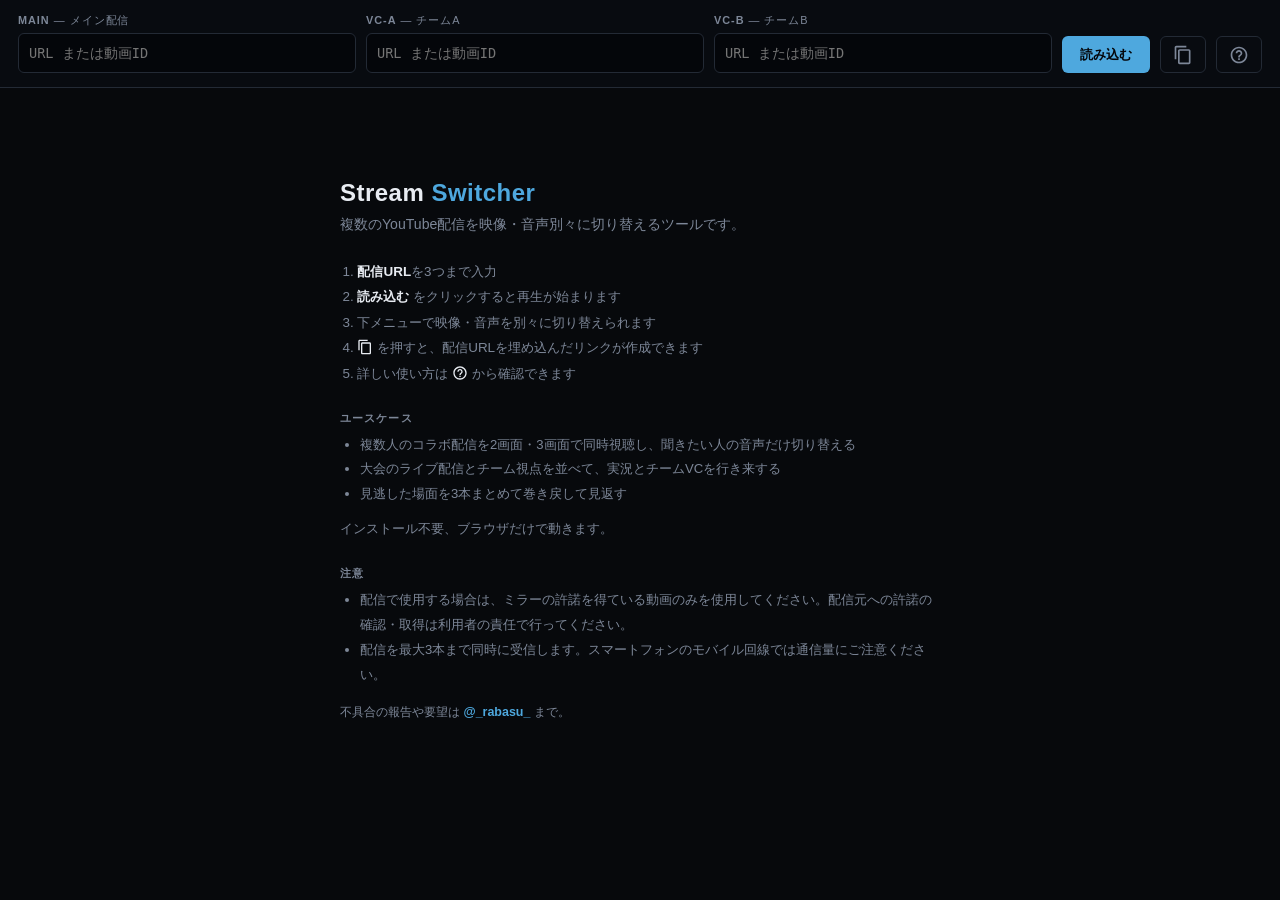
==== public/index.html @ 1032ef3b "ズレ微調整に、映像を並べて合わせる画面を追加 「その他」のズレ微調整にある「画面で合わせる」で開く。 - 読み込んだ映像（2〜3本）を並べて同時に表示する。iframe は動かさず、   #stage" ====
<!DOCTYPE html>
<html lang="ja">
<head>
<meta charset="UTF-8">
<meta name="viewport" content="width=device-width, initial-scale=1.0, viewport-fit=cover">
<meta name="referrer" content="strict-origin-when-cross-origin">
<title>Stream Switcher｜YouTube複数配信の同時視聴・音声切り替えツール</title>
<meta name="description" content="YouTubeの複数配信を並べて、映像と音声を別々に切り替えられるブラウザツール。コラボ配信や複数視点の同時視聴、チーム別の音声切り替えに。インストール不要。">
<link rel="canonical" href="https://switcher.rabasu.net/">
<link rel="icon" href="/favicon.svg" type="image/svg+xml">

<meta property="og:type" content="website">
<meta property="og:site_name" content="Stream Switcher">
<meta property="og:locale" content="ja_JP">
<meta property="og:url" content="https://switcher.rabasu.net/">
<meta property="og:title" content="Stream Switcher｜YouTube複数配信の同時視聴・音声切り替えツール">
<meta property="og:description" content="YouTubeの複数配信を並べて、映像と音声を別々に切り替えられるブラウザツール。コラボ配信や複数視点の同時視聴、チーム別の音声切り替えに。インストール不要。">
<meta property="og:image" content="https://switcher.rabasu.net/og.png">
<meta property="og:image:width" content="1200">
<meta property="og:image:height" content="630">
<meta property="og:image:alt" content="映像と音声を別々に切り替える操作バーのイメージ">
<meta name="twitter:card" content="summary_large_image">
<meta name="twitter:creator" content="@_rabasu_">

<link rel="stylesheet" href="stream-switcher.css">
<script type="application/ld+json">
{
  "@context": "https://schema.org",
  "@type": "WebApplication",
  "name": "Stream Switcher",
  "url": "https://switcher.rabasu.net/",
  "description": "YouTubeの複数配信を並べて、映像と音声を別々に切り替えられるブラウザツール。コラボ配信や複数視点の同時視聴、チーム別の音声切り替えに。インストール不要。",
  "applicationCategory": "MultimediaApplication",
  "operatingSystem": "Web",
  "browserRequirements": "JavaScript が必要です",
  "inLanguage": "ja",
  "isAccessibleForFree": true,
  "offers": { "@type": "Offer", "price": "0", "priceCurrency": "JPY" },
  "author": { "@type": "Person", "name": "rabasu", "url": "https://x.com/_rabasu_" }
}
</script>
</head>
<body>

<div id="stage">
  <div class="layer" id="layer-main"><div id="p-main"></div></div>
  <div class="layer" id="layer-a"><div id="p-a"></div></div>
  <div class="layer" id="layer-b"><div id="p-b"></div></div>
</div>

<div id="diag"></div>
<div id="shield"></div>
<div id="splash">
  <div class="card">
    <h1>Stream <span>Switcher</span></h1>
    <p class="lead">
      複数のYouTube配信を映像・音声別々に切り替えるツールです。
    </p>
    <ol>
      <li><b>配信URL</b>を3つまで入力</li>
      <li><b>読み込む</b> をクリックすると再生が始まります</li>
      <li>下メニューで映像・音声を別々に切り替えられます</li>
      <li><span class="inlineIcon"><svg  viewBox="0 0 24 24" width="16" height="16" aria-hidden="true"><path fill="currentColor" d="M16 1H4c-1.1 0-2 .9-2 2v14h2V3h12V1zm3 4H8c-1.1 0-2 .9-2 2v14c0 1.1.9 2 2 2h11c1.1 0 2-.9 2-2V7c0-1.1-.9-2-2-2zm0 16H8V7h11v14z"/></svg></span> を押すと、配信URLを埋め込んだリンクが作成できます</li>
      <li>詳しい使い方は <span class="inlineIcon"><svg  viewBox="0 0 24 24" width="16" height="16" aria-hidden="true"><path fill="currentColor" d="M11 18h2v-2h-2v2zm1-16C6.48 2 2 6.48 2 12s4.48 10 10 10 10-4.48 10-10S17.52 2 12 2zm0 18c-4.41 0-8-3.59-8-8s3.59-8 8-8 8 3.59 8 8-3.59 8-8 8zm0-14c-2.21 0-4 1.79-4 4h2c0-1.1.9-2 2-2s2 .9 2 2c0 2-3 1.75-3 5h2c0-2.25 3-2.5 3-5 0-2.21-1.79-4-4-4z"/></svg></span> から確認できます</li>
    </ol>
    <div id="setupSlot"></div>

    <section class="cardSec">
      <h2>ユースケース</h2>
      <ul>
        <li>複数人のコラボ配信を2画面・3画面で同時視聴し、聞きたい人の音声だけ切り替える</li>
        <li>大会のライブ配信とチーム視点を並べて、実況とチームVCを行き来する</li>
        <li>見逃した場面を3本まとめて巻き戻して見返す</li>
      </ul>
      <p>インストール不要、ブラウザだけで動きます。</p>
    </section>

    <section class="cardSec">
      <h2>注意</h2>
      <ul>
        <li>配信で使用する場合は、ミラーの許諾を得ている動画のみを使用してください。配信元への許諾の確認・取得は利用者の責任で行ってください。</li>
        <li>配信を最大3本まで同時に受信します。スマートフォンのモバイル回線では通信量にご注意ください。</li>
      </ul>
    </section>

    <p class="splashContact">
      不具合の報告や要望は
      <a href="https://x.com/_rabasu_" target="_blank" rel="noopener noreferrer">@_rabasu_</a>
      まで。
    </p>
  </div>
</div>

<div id="setupAnchor" hidden></div>
<!-- 映像の中央に出す操作。再生 / 一時停止と、その左右に 10秒送り。
     出す条件は3つとも同じ（PC はカーソルが映像上にあるあいだ、タッチは
     画面を触ってから少しのあいだ）。10秒送りは data-seek なので、
     まとめてシークの ON/OFF も巻き戻せない配信の判定もそのまま効く -->
<div id="centerControls">
<button type="button" id="back10" class="centerCtl" data-seek="10" title="10秒戻る (←)" aria-label="10秒戻る">
  <svg viewBox="0 0 24 24" aria-hidden="true"><path fill="currentColor" d="M12 5V1L7 6l5 5V7c3.31 0 6 2.69 6 6s-2.69 6-6 6-6-2.69-6-6H4c0 4.42 3.58 8 8 8s8-3.58 8-8-3.58-8-8-8z"/></svg>
  <span class="ctlNum">10</span>
</button>
<button type="button" id="centerBtn" class="centerCtl" title="一時停止 (K)" aria-label="一時停止">
  <svg class="iconPause" viewBox="0 0 24 24" width="30" height="30" aria-hidden="true"><path fill="currentColor" d="M6 5h4v14H6zM14 5h4v14h-4z"/></svg>
  <svg class="iconPlay" viewBox="0 0 24 24" width="30" height="30" aria-hidden="true"><path fill="currentColor" d="M8 5v14l11-7z"/></svg>
</button>
<button type="button" id="fwd10" class="centerCtl" data-seek="-10" title="10秒進む (→)" aria-label="10秒進む">
  <svg viewBox="0 0 24 24" aria-hidden="true"><path fill="currentColor" d="M18 13c0 3.31-2.69 6-6 6s-6-2.69-6-6 2.69-6 6-6v4l5-5-5-5v4c-4.42 0-8 3.58-8 8s3.58 8 8 8 8-3.58 8-8h-2z"/></svg>
  <span class="ctlNum">10</span>
</button>
</div>

<!-- 共有URLから開くと自動再生のため無音で始まる。押せば解決するチップを
     操作バーの上に出す。チップを押すか、音声を選べば解ける -->
<button type="button" id="unmuteChip" hidden>
  <svg class="chipIcon" viewBox="0 0 24 24" width="18" height="18" aria-hidden="true"><path fill="currentColor" d="M3 9v6h4l5 5V4L7 9H3zm13.5 3-2.7-2.7 1.4-1.4 2.7 2.7 2.8-2.7 1.4 1.4-2.7 2.7 2.7 2.8-1.4 1.4-2.8-2.7-2.7 2.7-1.4-1.4L16.5 12z"/></svg>
  <span>ミュート解除</span>
</button>

<!-- 配信が終わったことを映像の上に出す。巻き戻せるかどうかとは関係なく出し、
     シークバーに触れたら消える -->
<div id="endedNote" role="status" hidden>配信は終了しました</div>

<div id="loading" hidden>
  <div class="spinner" aria-hidden="true"></div>
  <p>配信を読み込んでいます…</p>
</div>

<div id="setup">
  <div class="field">
    <label><b>MAIN</b><span class="labelSub"> — メイン配信</span></label>
    <input id="u-main" placeholder="URL または動画ID">
  </div>
  <div class="field">
    <label><b>VC-A</b><span class="labelSub"> — チームA</span></label>
    <input id="u-a" placeholder="URL または動画ID">
  </div>
  <div class="field">
    <label><b>VC-B</b><span class="labelSub"> — チームB</span></label>
    <input id="u-b" placeholder="URL または動画ID">
  </div>
  <button id="load">読み込む</button>
  <button class="ghost" id="copylink" title="設定リンクをコピー" aria-label="設定リンクをコピー"><svg class="btnIcon iconCopy" viewBox="0 0 24 24" width="20" height="20" aria-hidden="true"><path fill="currentColor" d="M16 1H4c-1.1 0-2 .9-2 2v14h2V3h12V1zm3 4H8c-1.1 0-2 .9-2 2v14c0 1.1.9 2 2 2h11c1.1 0 2-.9 2-2V7c0-1.1-.9-2-2-2zm0 16H8V7h11v14z"/></svg><svg class="btnIcon iconDone" viewBox="0 0 24 24" width="20" height="20" aria-hidden="true"><path fill="currentColor" d="M9 16.17 4.83 12l-1.42 1.41L9 19 21 7l-1.41-1.41z"/></svg></button>
  <button class="ghost" id="helpbtn" title="ヘルプ (?)" aria-label="ヘルプ"><svg class="btnIcon" viewBox="0 0 24 24" width="20" height="20" aria-hidden="true"><path fill="currentColor" d="M11 18h2v-2h-2v2zm1-16C6.48 2 2 6.48 2 12s4.48 10 10 10 10-4.48 10-10S17.52 2 12 2zm0 18c-4.41 0-8-3.59-8-8s3.59-8 8-8 8 3.59 8 8-3.59 8-8 8zm0-14c-2.21 0-4 1.79-4 4h2c0-1.1.9-2 2-2s2 .9 2 2c0 2-3 1.75-3 5h2c0-2.25 3-2.5 3-5 0-2.21-1.79-4-4-4z"/></svg></button>
</div>

<div id="nowAudio"><span class="dot"></span><span id="audioLabel">MAIN 音声</span></div>

<div id="bottomChrome">
<!-- エラー表示専用。空のときは出ない（#hint:empty） -->
<div id="hint"></div>

<button type="button" id="fsBtn" title="全画面 (F)" aria-label="全画面">
  <svg class="fsEnter" viewBox="0 0 24 24" width="22" height="22" aria-hidden="true">
    <path fill="currentColor" d="M7 14H5v5h5v-2H7v-3zm-2-4h2V7h3V5H5v5zm12 7h-3v2h5v-5h-2v3zM14 5v2h3v3h2V5h-5z"/>
  </svg>
  <svg class="fsExit" viewBox="0 0 24 24" width="22" height="22" aria-hidden="true">
    <path fill="currentColor" d="M5 16h3v3h2v-5H5v2zm3-8H5v2h5V5H8v3zm6 11h2v-3h3v-2h-5v5zm2-11V5h-2v5h5V8h-3z"/>
  </svg>
</button>

<button type="button" id="chromeBtn" title="操作パネルを隠す" aria-label="操作パネルを隠す">
  <svg viewBox="0 0 24 24" width="22" height="22" aria-hidden="true">
    <path fill="currentColor" d="M7.4 8.6 12 13.2l4.6-4.6L18 10l-6 6-6-6z"/>
  </svg>
</button>

<div id="bar">
  <!-- 上段=映像 / 下段=音声。MAIN・VC-A・VC-B の縦軸をグリッドで揃える -->
  <div class="barGrid">
    <span class="barLabel" title="映像"><svg viewBox="0 0 24 24" width="19" height="19" aria-hidden="true"><path fill="currentColor" d="M17 10.5V7c0-.55-.45-1-1-1H4c-.55 0-1 .45-1 1v10c0 .55.45 1 1 1h12c.55 0 1-.45 1-1v-3.5l4 4v-11l-4 4z"/></svg><span class="srOnly">映像</span></span>
    <button class="pill srcBtn" data-vid="main" data-k="main">MAIN<kbd>1</kbd></button>
    <button class="pill srcBtn" data-vid="a" data-k="a">VC-A<kbd>2</kbd></button>
    <button class="pill srcBtn" data-vid="b" data-k="b">VC-B<kbd>3</kbd></button>
    <div class="barTail" id="videoTail">
      <!-- ズレを付けているあいだだけ出る、動画ごとのシークバー。
           1本ずつ頭出しでき、連動 ON なら一緒に動くのが目に見える -->
      <div id="multiScrub" hidden>
        <div class="msRow" data-ms="main" hidden>
          <span class="msLabel">MAIN</span>
          <input type="range" min="0" max="600" value="0" step="1" aria-label="MAIN の再生位置">
          <span class="msTime"></span>
        </div>
        <div class="msRow" data-ms="a" hidden>
          <span class="msLabel">VC-A</span>
          <input type="range" min="0" max="600" value="0" step="1" aria-label="VC-A の再生位置">
          <span class="msTime"></span>
        </div>
        <div class="msRow" data-ms="b" hidden>
          <span class="msLabel">VC-B</span>
          <input type="range" min="0" max="600" value="0" step="1" aria-label="VC-B の再生位置">
          <span class="msTime"></span>
        </div>
      </div>
      <div id="timeline">
        <button type="button" id="playBtn" title="一時停止 (K)" aria-label="一時停止">
          <svg class="iconPause" viewBox="0 0 24 24" width="20" height="20" aria-hidden="true"><path fill="currentColor" d="M6 5h4v14H6zM14 5h4v14h-4z"/></svg>
          <svg class="iconPlay" viewBox="0 0 24 24" width="20" height="20" aria-hidden="true"><path fill="currentColor" d="M8 5v14l11-7z"/></svg>
        </button>
        <!-- OFF にすると、シークは今映しているものだけに効く。動画ごとに
             開始時刻が違うアーカイブの頭出しに使う。シークバーの幅を取りたい
             ので、再生ボタンの隣にアイコンだけで置く -->
        <button type="button" id="groupSeek" aria-pressed="true" aria-label="まとめてシーク">
          <svg class="iconLink" viewBox="0 0 24 24" width="20" height="20" aria-hidden="true"><path fill="currentColor" d="M3.9 12c0-1.71 1.39-3.1 3.1-3.1h4V7H7c-2.76 0-5 2.24-5 5s2.24 5 5 5h4v-1.9H7c-1.71 0-3.1-1.39-3.1-3.1zM8 13h8v-2H8v2zm9-6h-4v1.9h4c1.71 0 3.1 1.39 3.1 3.1s-1.39 3.1-3.1 3.1h-4V17h4c2.76 0 5-2.24 5-5s-2.24-5-5-5z"/></svg>
          <svg class="iconLinkOff" viewBox="0 0 24 24" width="20" height="20" aria-hidden="true"><path fill="currentColor" d="M17 7h-4v1.9h4c1.71 0 3.1 1.39 3.1 3.1 0 1.43-.98 2.63-2.31 2.98l1.46 1.46C21.88 15.61 23 13.95 23 12c0-2.76-2.24-5-5-5zm-1.81 4H16v2h-.81l-2-2zM2 4.27l3.11 3.11C3.29 8.12 2 9.91 2 12c0 2.76 2.24 5 5 5h4v-1.9H7c-1.71 0-3.1-1.39-3.1-3.1 0-1.59 1.21-2.9 2.76-3.07L8.73 11H8v2h2.73L13 15.27V17h1.73l4.01 4L20 19.74 3.27 3 2 4.27z"/></svg>
        </button>
        <input type="range" id="scrub" min="0" max="600" value="600" step="1">
        <!-- アーカイブ（動画）のときだけ出す、経過 / 全体の時間 -->
        <span id="posLabel" hidden></span>
        <button class="pill live" id="golive" title="LIVEの最先端へ (L)">
          <span class="liveDot" aria-hidden="true"></span><span id="offsetLabel">LIVE</span><kbd>L</kbd>
        </button>
      </div>
    </div>

    <span class="barLabel" id="labelAudio" title="音声"><svg viewBox="0 0 24 24" width="19" height="19" aria-hidden="true"><path fill="currentColor" d="M12 1c-4.97 0-9 4.03-9 9v7c0 1.66 1.34 3 3 3h3v-8H5v-2c0-3.87 3.13-7 7-7s7 3.13 7 7v2h-4v8h3c1.66 0 3-1.34 3-3v-7c0-4.97-4.03-9-9-9z"/></svg><span class="srOnly">音声</span></span>
    <button class="pill srcBtn" data-aud="main" data-k="main">MAIN<kbd>Q</kbd></button>
    <button class="pill srcBtn" data-aud="a" data-k="a">VC-A<kbd>W</kbd></button>
    <button class="pill srcBtn" data-aud="b" data-k="b">VC-B<kbd>E</kbd></button>
    <div class="barTail" id="audioTail">
      <button type="button" class="switch" id="mix" role="switch" aria-checked="false" aria-label="マルチ音声" title="マルチ音声 OFF (R)"><span>マルチ音声</span><span class="switchTrack" aria-hidden="true"><span class="switchKnob"></span></span></button>
      <div id="swapWrap">
        <button id="swap" title="VC-A ⇄ VC-B を切り替える (Space)"><span id="swapLabel">A ⇄ B</span><small>SPACE</small></button>
        <!-- ボタン右端だけ、行き来する2本を選ぶ自前のメニューを開く。
             それ以外を押したときは今までどおり切り替わる -->
        <button type="button" id="swapCaretBtn" class="swapCaret" aria-haspopup="true" aria-expanded="false" aria-label="Space で行き来する2本を選ぶ">
          <svg viewBox="0 0 24 24" width="14" height="14" aria-hidden="true"><path fill="currentColor" d="M7 10l5 5 5-5z"/></svg>
        </button>
        <div id="swapMenu" class="swapMenu" role="menu" aria-label="Space で行き来する2本" hidden>
          <button type="button" class="swapMenuItem" role="menuitemradio" data-pair="main-a">MAIN ⇄ VC-A</button>
          <button type="button" class="swapMenuItem" role="menuitemradio" data-pair="main-b">MAIN ⇄ VC-B</button>
          <button type="button" class="swapMenuItem" role="menuitemradio" data-pair="a-b">VC-A ⇄ VC-B</button>
        </div>
      </div>
      <button type="button" class="switch" id="linkVideo" role="switch" aria-checked="true" aria-label="Space で映像も切り替える"><span id="linkVideoLabel">音声&amp;映像</span><span class="switchTrack" aria-hidden="true"><span class="switchKnob"></span></span></button>
      <div class="row" id="volWrap">
        <button type="button" id="volMute" title="ミュート (M)" aria-label="ミュート">
          <svg class="iconVolOn" viewBox="0 0 24 24" width="20" height="20" aria-hidden="true"><path fill="currentColor" d="M3 9v6h4l5 5V4L7 9H3zm13.5 3c0-1.77-1.02-3.29-2.5-4.03v8.05c1.48-.73 2.5-2.25 2.5-4.02zM14 3.23v2.06c2.89.86 5 3.54 5 6.71s-2.11 5.85-5 6.71v2.06c4.01-.91 7-4.49 7-8.77s-2.99-7.86-7-8.77z"/></svg>
          <svg class="iconVolOff" viewBox="0 0 24 24" width="20" height="20" aria-hidden="true"><path fill="currentColor" d="M3 9v6h4l5 5V4L7 9H3zm13.5 3-2.7-2.7 1.4-1.4 2.7 2.7 2.8-2.7 1.4 1.4-2.7 2.7 2.7 2.8-1.4 1.4-2.8-2.7-2.7 2.7-1.4-1.4L16.5 12z"/></svg>
        </button>
        <input type="range" id="vol" min="0" max="100" value="100" step="1">
        <span id="volLabel">100</span>
      </div>
      <button class="pill" id="toggleMore" aria-expanded="false" aria-controls="morePanel" aria-label="その他の設定"><span class="pillText">その他</span><svg class="pillIcon" viewBox="0 0 24 24" width="18" height="18" aria-hidden="true"><path fill="currentColor" d="M3 7h11a3 3 0 0 1 6 0h1v2h-1a3 3 0 0 1-6 0H3V7zm0 8h4a3 3 0 0 1 6 0h8v2h-8a3 3 0 0 1-6 0H3v-2z"/></svg><span class="chev" aria-hidden="true">▾</span></button>
    </div>
  </div>

  <!-- あまり使わない調整類。右端の「その他」で開く -->
  <div class="secondaryRow collapsed" id="morePanel" aria-hidden="true">
    <div class="group" id="g-seek">
      <span>シーク</span>
      <div class="row">
        <button class="pill" data-seek="30">◀◀30s</button>
        <button class="pill" data-seek="10">◀10s</button>
        <button class="pill" data-seek="-10">10s▶</button>
        <button class="pill" data-seek="-30">30s▶▶</button>
      </div>
    </div>
    <div class="group">
      <span>速度</span>
      <div class="row" id="rateRow">
        <button class="pill on" data-rate="1" data-k="both">1x</button>
        <button class="pill" data-rate="1.25" data-k="both">1.25x</button>
        <button class="pill" data-rate="1.5" data-k="both">1.5x</button>
      </div>
    </div>
    <div class="group" id="g-trim">
      <span>ズレ微調整</span>
      <div class="row">
        <span class="trim">MAIN<button data-trim="main" data-d="-0.5">−</button><var id="tr-main">0.0</var><button data-trim="main" data-d="0.5">+</button></span>
        <span class="trim">A<button data-trim="a" data-d="-0.5">−</button><var id="tr-a">0.0</var><button data-trim="a" data-d="0.5">+</button></span>
        <span class="trim">B<button data-trim="b" data-d="-0.5">−</button><var id="tr-b">0.0</var><button data-trim="b" data-d="0.5">+</button></span>
        <button class="pill" id="syncOpenBtn" title="映像を並べて、ズレを見ながら合わせる">画面で合わせる</button>
      </div>
    </div>
    <div class="group">
      <span>設定</span>
      <div class="row">
        <button class="pill on" id="eco" data-k="both" title="省帯域モード ON (V)">省帯域<kbd>V</kbd></button>
        <button class="pill" id="diagbtn" data-k="both">診断<kbd>D</kbd></button>
        <button class="pill" id="helpbtn2">ヘルプ<kbd>?</kbd></button>
      </div>
    </div>
  </div>
</div>
</div>

<!-- ズレ微調整の画面。読み込んだ映像を並べ、1本ずつ止めたりバーで前後させたり
     して場面を揃える。映像そのものは #stage のレイヤーを各セルの枠の上へ
     動かして見せる（iframe を DOM で移すと読み込み直しになるため）。
     セルは JS が作る -->
<div id="syncPanel" role="dialog" aria-modal="true" aria-labelledby="syncTitle" hidden>
  <div class="syncHead">
    <div class="syncHeadText">
      <h2 id="syncTitle">ズレ微調整</h2>
      <p>映像ごとに止めたり、バー（前後30秒）で動かしたりして場面を揃えてください。<b>完了</b>を押すと、いちばん進んでいる映像を LIVE にし、他はその差を保ったまま再生します。</p>
    </div>
    <button type="button" id="syncDone">完了</button>
  </div>
  <div id="syncGrid"></div>
</div>

<div id="help">
  <button class="close" id="helpclose" title="ヘルプを閉じる (?)" aria-label="ヘルプを閉じる"><svg class="btnIcon" viewBox="0 0 24 24" width="20" height="20" aria-hidden="true"><path fill="currentColor" d="M19 6.41 17.59 5 12 10.59 6.41 5 5 6.41 10.59 12 5 17.59 6.41 19 12 13.41 17.59 19 19 17.59 13.41 12z"/></svg></button>
  <div class="inner">
    <h3 class="kbOnly">キーボードショートカット</h3>
    <table class="kbOnly">
      <tr><th colspan="2">本番中に使うもの</th></tr>
      <tr><td>Space</td><td>2本を交互に切り替える。既定では映像と音声の両方が動きます。行き来する2本は A ⇄ B ボタン右端の ▾ から選べます（MAIN ⇄ VC-A など）。組の外にいるときは1本目に入ります。マルチ音声が ON のときは、組のうち鳴っているほうだけが入れ替わり、他はそのまま鳴り続けます</td></tr>
      <tr><td>S</td><td>Space で切り替える対象を <b>音声&amp;映像</b> / <b>音声</b> で切り替える（A ⇄ B の右のトグルと同じ）。映像も動かす設定のあいだは、往復のたびに画質が落ちないよう省帯域モードを自動で一時解除します</td></tr>
      <tr><td>Q / W / E</td><td>音声を MAIN / VC-A / VC-B にする。マルチ音声が ON のときは、押すたびに足す / 外すになります。読み込んでいない配信は選べません（ボタンも薄く表示されます）</td></tr>
      <tr><td>M</td><td>音量を 0 にする / 戻す。音声の選択はそのまま残るので、戻すと同じ配信が鳴ります（配信ごとの音量も保たれます）</td></tr>
      <tr><td>1 / 2 / 3</td><td>映像を MAIN / VC-A / VC-B に切り替える（音声は動きません）</td></tr>
      <tr><td>↑ ↓</td><td>今映している配信の音量を 5 ずつ増減（Shift併用で 1 ずつ）。音量は配信ごとに覚えるので、マルチ音声で実況とチームVCを混ぜるときに片方だけ下げられます</td></tr>
      <tr><td>L</td><td>LIVE の最先端に戻る。赤く点灯しているときも押せます（表示が LIVE でも数秒遅れていることがあります）。アーカイブ（配信済みの動画）を見ているときは SYNC になり、他の動画を今映している動画と同じ位置へ揃えます</td></tr>

      <tr><th colspan="2">見返す</th></tr>
      <tr><td>K</td><td>3本まとめて一時停止 / 再開。操作バー左の ⏸ ボタン、映像にカーソルを置くと中央に出るボタンでも同じです</td></tr>
      <tr><td>← →</td><td>10秒 戻る / 進む（3本同時）。映像の中央に出る ⟲10 / 10⟳ のボタンでも同じです。配信者が巻き戻しを無効にしている配信は LIVE のまま流れ、戻せる配信だけが動きます（診断パネル D で確認できます）</td></tr>
      <tr><td>Shift + ← →</td><td>30秒 戻る / 進む</td></tr>
      <tr><td>まとめてシーク</td><td>再生ボタンの隣にある鎖のアイコンです。ON のあいだは、シークすると全部が「いまのズレを保ったまま」同じだけ動きます。OFF にすると今映しているものだけが動くので、開始時刻が違うアーカイブを1本ずつ頭出しして揃えられます。揃え終えたら ON に戻して見てください（揃え直したいときは SYNC）</td></tr>

      <tr><th colspan="2">画面と調整</th></tr>
      <tr><td>R</td><td>マルチ音声のオン / オフ。オンのあいだは音声ボタンと Q/W/E が「足す / 外す」になり、最大3本まで混ぜられます（MAIN + VC-A など）。最後の1本は外せません（消すときは M）</td></tr>
      <tr><td>F</td><td>全画面のオン / オフ。キャプチャ時は全画面を推奨します</td></tr>
      <tr><td>V</td><td>省帯域モード。表示していない配信の画質を落として、見ている配信に帯域を回します。Space で映像も切り替えて往復している間は自動で一時解除し、切替直後の画質低下を避けます</td></tr>
      <tr><td>ズレ微調整</td><td>「その他」のズレ微調整にある <b>画面で合わせる</b> で、映像を並べて合わせる画面が開きます。映像ごとに止める / 流す（映像を押しても同じ）ことができ、バーは前後30秒の範囲で再生位置を動かせます。<b>完了</b>を押すと、いちばん進んでいる（LIVE に近い）映像を LIVE にし、他はその差をズレ微調整として保ったまま再生します。アーカイブは位置をそのまま残し、まとめてシークでズレを保ちます</td></tr>
      <tr><td>D</td><td>診断パネル。画質が悪いときの切り分けに使います</td></tr>
      <tr><td>?</td><td>このヘルプ</td></tr>
    </table>
    <h3 class="touchOnly">操作方法</h3>
    <table class="touchOnly">
      <tr><td>映像と音声</td><td>別々に切り替わります。映像の行を押しても音声はそのまま、音声の行を押しても映像はそのままです。読み込んでいない配信のボタンは薄く表示され、押せません</td></tr>
      <tr><td>マルチ音声</td><td>音声の行の右端にあるスイッチです。ONにすると音声ボタンが「切り替え」から「足す / 外す」に変わり、最大3本を混ぜて同時に聴けます（MAIN + VC-A など）。最後の1本は外せません。OFFに戻すと、そのとき鳴っている先頭の1本に絞られます。配信が1本だけのときは押せません</td></tr>
      <tr><td>消音</td><td>端末の音量ボタンで下げてください</td></tr>
      <tr><td>LIVE</td><td>赤く点灯しているときも押せます。少し遅れているときに押すと追いつきます。アーカイブでは SYNC になり、他の動画を今映している動画と同じ位置へ揃えます</td></tr>
      <tr><td>まとめてシーク</td><td>再生ボタンの隣にある鎖のアイコンです。OFF（鎖が切れた赤い絵）にすると今映しているものだけがシークできるので、開始時刻が違うアーカイブを1本ずつ頭出しできます。ON に戻すと、そのズレを保ったまま全部が一緒に動きます</td></tr>
      <tr><td>停止</td><td>シークバー左の ⏸ で止まります。映像を軽く触ると中央にもボタンが出ます</td></tr>
      <tr><td>10秒送り</td><td>映像を軽く触ると、中央のボタンの左右に ⟲10 / 10⟳ が出ます。シークバーでの細かい調整が難しいときに使ってください。まとめてシークが OFF なら、今映しているものだけが動きます</td></tr>
      <tr><td>横画面</td><td>配信URLの変更は縦画面に戻して行ってください</td></tr>
      <tr><td>通信量</td><td>配信を3本まで同時に受信します。モバイル回線ではご注意ください</td></tr>
    </table>

    <p class="contact">
      配信で使用する場合は、ミラーの許諾を得ている動画のみを使用してください。許諾の確認・取得は利用者の責任で行ってください。<br><br>
      不具合の報告や要望は
      <a href="https://x.com/_rabasu_" target="_blank" rel="noopener noreferrer">@_rabasu_</a>
      まで。<span class="kbOnly"><br>画質や再生がおかしいときは、<b>D</b> キーで診断パネルを開いて、その数値を添えてもらえると助かります。</span>
    </p>
  </div>
</div>

<script src="stream-switcher.js"></script>
</body>
</html>
---- public/stream-switcher.css ----
:root{
  /* #setup の実測高さ。JS が更新する。スマホでは入力欄が縦積みになり大きく変わる */
  --setupH:96px;
  /* #bar の左右パディング。下段の中央寄せがこの値を基準にする */
  --barPadX:18px;
  /* #bottomChrome の実測高さ。JS が更新する。ミュート解除チップを
     操作バーの真上へ置くために使う */
  --chromeH:120px;
  /* A ⇄ B と切替対象スイッチの幅。中央からのオフセット計算にも使う */
  --swapW:200px;
  --switchW:62px;
  --bg:#07090c; --panel:#12161d; --line:#232a35;
  --text:#e8ecf2; --sub:#7d8798;
  /* MAIN の識別色。以前は灰色（#8b9aa8）で、選択中でも disabled に
     見えてしまっていた。--ok（マルチ音声・省帯域などの汎用の「on」色）
     とは色相・彩度をずらし、A・B と並んでも別の配信だと分かるように
     はっきりした緑にする */
  --a:#4ea8de; --b:#f2a65a; --main:#3ddc84; --live:#e5484d; --ok:#7bc47f;
}
*{box-sizing:border-box;}
html,body{margin:0;height:100%;overflow:hidden;background:var(--bg);color:var(--text);
  font-family:"Segoe UI",Hiragino Sans,Meiryo,sans-serif;
  overscroll-behavior:none;-webkit-text-size-adjust:100%;}
/* タップ操作: ダブルタップズームと長押し選択を止め、操作を取りこぼさない */
body{touch-action:manipulation;-webkit-tap-highlight-color:transparent;}
button,.barLabel,#offsetLabel,#volLabel,.trim{user-select:none;-webkit-user-select:none;}

/* ===== ステージ ===== */
#stage{position:fixed;inset:0;background:#000;}
.layer{position:absolute;inset:0;}
.layer iframe{width:100%;height:100%;border:0;display:block;pointer-events:none;}
.layer.front{z-index:3;}
.layer.back{z-index:1;}
/* 省帯域: 背面は最小サイズまで縮小し低解像度で受信させる（下限200x200px） */
.layer.back.eco{inset:auto;left:0;bottom:0;width:240px;height:200px;}

/* iframeにフォーカスを奪われないようクリックを遮断 */
#shield{position:fixed;inset:0;z-index:5;background:transparent;}

/* ===== ミュート解除チップ =====
   共有URLから開くと、自動再生を通すために音を止めた状態で始まる。
   「なぜ鳴らないのか」を伝えるだけでなく、押せばその場で鳴るように
   する。見逃すと手がかりが残らないので、音声を選ぶまで消さない。
   操作バーの自動非表示とは独立させたいので #bottomChrome の外に置き、
   実測した高さ（--chromeH）ぶんだけ持ち上げる。 */
#unmuteChip{
  position:fixed;left:50%;bottom:calc(var(--chromeH) + 16px);
  transform:translateX(-50%);z-index:18;
  display:flex;align-items:center;gap:8px;
  padding:10px 18px;border:none;border-radius:999px;cursor:pointer;
  background:rgba(7,9,12,.86);color:#fff;backdrop-filter:blur(4px);
  font:inherit;font-size:.82rem;font-weight:700;letter-spacing:.02em;
  box-shadow:0 4px 20px rgba(0,0,0,.5),0 0 0 1px rgba(255,255,255,.12);
  transition:background .15s;
}
#unmuteChip[hidden]{display:none;}
#unmuteChip:hover{background:rgba(7,9,12,.96);}
#unmuteChip .chipIcon{color:var(--live);flex-shrink:0;}
/* 導入画面ではまだ再生していない */
#splash:not(.gone) ~ #unmuteChip{display:none;}

/* ===== 導入画面 ===== */
#splash{
  position:fixed;inset:0;z-index:16;background:#07090c;
  display:flex;align-items:center;justify-content:center;padding:24px;overflow-y:auto;
}
#splash.gone{display:none;}
.card{max-width:600px;width:100%;}
.card > h1,.card > h2{margin:0 0 6px;font-size:1.5rem;font-weight:800;letter-spacing:.02em;}
.card > h1 span,.card > h2 span{color:var(--a);}
.card .lead{margin:0 0 22px;color:var(--sub);font-size:.88rem;line-height:1.7;}
.card ol{margin:0;padding-left:1.3em;color:var(--sub);font-size:.84rem;line-height:1.9;}
.card ol b{color:var(--text);}
.card ol code{background:#0b0e13;padding:1px 6px;border-radius:4px;color:var(--a);
  font-family:ui-monospace,monospace;font-size:.9em;}
.splashContact{
  margin:16px 0 0;font-size:.78rem;color:var(--sub);
}
.splashContact a{color:var(--a);text-decoration:none;font-weight:700;}
.splashContact a:hover{text-decoration:underline;}
/* ユースケースと注意。どちらも同じ体裁で並べる
   （注意はミラー配信をする人にしか関係しないので、囲みで強調しない） */
.cardSec{margin-top:24px;}
.cardSec h2{
  margin:0 0 7px;font-size:.7rem;font-weight:700;letter-spacing:.1em;
  color:var(--sub);
}
.cardSec ul{margin:0;padding-left:1.25em;}
.cardSec li,.cardSec p{color:var(--sub);font-size:.82rem;line-height:1.9;}
.cardSec p{margin:10px 0 0;}

/* ===== セットアップ ===== */
#setup{
  position:fixed;top:0;left:0;right:0;z-index:20;
  background:rgba(9,12,17,.97);border-bottom:1px solid var(--line);
  padding:14px 18px;display:flex;gap:10px;flex-wrap:wrap;align-items:flex-end;
  backdrop-filter:blur(6px);
}
.field{flex:1 1 220px;display:flex;flex-direction:column;gap:5px;min-width:180px;}
.field label{font-size:.68rem;letter-spacing:.09em;text-transform:uppercase;color:var(--sub);}
.field input{
  background:#04060a;border:1px solid var(--line);border-radius:6px;
  padding:9px 10px;color:var(--text);font-size:.85rem;line-height:1.5;
  /* monospace は日本語 Windows で MS Gothic になり、input 内の _ が下端で切れる */
  font-family:Consolas,"Cascadia Mono","Segoe UI Mono",ui-monospace,monospace;
}
.field input:focus{outline:none;border-color:var(--a);}
#setup button{
  height:37px;padding:0 18px;border-radius:6px;border:none;cursor:pointer;
  font-weight:700;font-size:.83rem;background:var(--a);color:#04060a;
}
#setup .ghost{background:transparent;border:1px solid var(--line);color:var(--sub);font-weight:500;}
#setup .ghost:hover{border-color:var(--sub);color:var(--text);}

/* ===== 動画中央の操作（10秒戻る / 再生・一時停止 / 10秒進む）=====
   YouTube などと同じく、映像の中央を押して止める。左右の 10秒送りは、
   シークバーでの細かい調整が難しいので並べて置く。出す条件は3つとも同じ。
   操作パネル（#shield, z5）より前、操作バー（z20）より後ろに置く。 */
/* 3つまとめて出し入れする。ボタンは #shield の子ではないので、カーソルが
   ボタンに乗ると #shield の :hover が外れる。1つずつ出していると、その瞬間に
   隣のボタンが消えてしまう（実際にこの不具合を出している）。入れ物ごと
   出し入れし、入れ物に乗っているあいだは出しておく。
   ボタンの隙間を押したときは映像の再生 / 停止に通したいので、入れ物自身は
   クリックを受けない */
#centerControls{
  position:fixed;left:50%;top:50%;transform:translate(-50%,-50%);z-index:6;
  display:flex;align-items:center;gap:12px;pointer-events:none;
  transition:opacity .25s;
}
.centerCtl{
  pointer-events:auto;
  padding:0;border:none;border-radius:50%;cursor:pointer;
  display:flex;align-items:center;justify-content:center;position:relative;
  color:#fff;background:rgba(0,0,0,.55);backdrop-filter:blur(3px);
  box-shadow:0 4px 20px rgba(0,0,0,.45);
  transition:background .15s;
}
#centerBtn{width:68px;height:68px;}
/* 10秒送り。矢印の輪の中に秒数を置く、動画サイトでよくある形 */
#back10,#fwd10{width:52px;height:52px;}
#back10 svg,#fwd10 svg{width:30px;height:30px;}
.ctlNum{
  position:absolute;left:50%;top:50%;transform:translate(-50%,-42%);
  font-size:.58rem;font-weight:800;letter-spacing:-.02em;pointer-events:none;
}
.centerCtl:hover{background:rgba(0,0,0,.7);}
.centerCtl:active{transform:scale(.94);}
/* 全部が巻き戻せないときは押せない（renderRewind が落とす） */
.centerCtl:disabled{opacity:.25;cursor:default;}
.centerCtl:disabled:hover{background:rgba(0,0,0,.55);}
#centerBtn .iconPlay{display:none;}
body.paused #centerBtn .iconPause{display:none;}
body.paused #centerBtn .iconPlay{display:block;}
/* タッチは操作パネルと同時（横画面）か時間経過（縦画面）で隠す */
body.touch.chrome-hidden #centerControls,
body.touch.center-hidden #centerControls{opacity:0;pointer-events:none;}

/* PC はカーソルが動画中央に来たときだけ出す。押しやすいよう円を約2倍にし、
   透明なあいだも受け付けるので、中央に入った瞬間から押せる */
body:not(.touch) #centerBtn{
  width:136px;height:136px;
  background:rgba(0,0,0,.42);box-shadow:0 6px 28px rgba(0,0,0,.4);
}
body:not(.touch) #back10,body:not(.touch) #fwd10{
  width:64px;height:64px;background:rgba(0,0,0,.42);
}
body:not(.touch) #centerControls{opacity:0;gap:6px;}
/* ボタンの上に載せたときだけ出るのでは狭すぎて見つからない。
   カーソルが映像の上にあるあいだは出しておく。#shield は映像の全面を
   覆っていて、上下のメニュー（z-20）やパネルはその上に乗っているので、
   メニューの上へ来ると #shield が :hover でなくなり自然に引っ込む。
   自分で UI を畳んだとき（chrome-hidden）は映像だけ見たいので出さない */
body:not(.touch):not(.chrome-hidden) #shield:hover ~ #centerControls,
/* ボタンに乗ると #shield の :hover が外れるので、入れ物でも受ける */
body:not(.touch):not(.chrome-hidden) #centerControls:hover{opacity:1;}
/* 入れ物は pointer-events:none なので、環境によっては上の :hover が
   立たない。:has() を別の規則にして受ける（まとめて書くと、:has() の
   無い環境で規則ごと捨てられる） */
body:not(.touch):not(.chrome-hidden) #centerControls:has(.centerCtl:hover){opacity:1;}
/* ボタンに載っているあいだは濃くして、押せることを示す */
body:not(.touch) .centerCtl:hover{background:rgba(0,0,0,.55);}
/* 止めているあいだは出しておく。出ていないと、止まっていることも
   戻し方も分からない */
body:not(.touch).paused #centerControls{opacity:1;}
/* UI を畳んでいるあいだは出さない。透明なまま押せると、映像だけ見ている
   つもりで 10秒飛んでしまう */
body.chrome-hidden #centerControls{pointer-events:none;}
body:not(.touch) #centerBtn svg{width:42px;height:42px;}
body:not(.touch) #back10 svg,body:not(.touch) #fwd10 svg{width:34px;height:34px;}
body:not(.touch) .ctlNum{font-size:.66rem;}
#splash:not(.gone) ~ #centerControls{display:none;}

/* ===== 配信終了の表示 ===== */
#endedNote{
  position:fixed;left:50%;top:calc(env(safe-area-inset-top, 0px) + 20px);
  transform:translateX(-50%);z-index:19;
  padding:10px 20px;border-radius:999px;pointer-events:none;
  background:rgba(7,9,12,.82);color:#fff;backdrop-filter:blur(4px);
  font-size:.84rem;font-weight:700;letter-spacing:.02em;
  box-shadow:0 4px 20px rgba(0,0,0,.5),0 0 0 1px rgba(255,255,255,.12);
}
#endedNote[hidden]{display:none;}
/* 導入画面ではまだ何も再生していない */
#splash:not(.gone) ~ #endedNote{display:none;}

/* ===== 読み込み中 ===== */
#loading{
  position:fixed;inset:0;z-index:22;
  display:flex;flex-direction:column;align-items:center;justify-content:center;gap:18px;
  background:#07090c;color:var(--sub);font-size:.85rem;
}
#loading[hidden]{display:none;}
#loading p{margin:0;}
.spinner{
  width:38px;height:38px;border-radius:50%;
  border:3px solid rgba(255,255,255,.12);border-top-color:var(--a);
  animation:spin .9s linear infinite;
}
@keyframes spin{to{transform:rotate(360deg);}}
@media (prefers-reduced-motion:reduce){ .spinner{animation-duration:2.4s;} }

/* ===== コントロールバー ===== */
#bottomChrome{
  position:fixed;bottom:0;left:0;right:0;z-index:20;
  transition:opacity .35s;
}
#bar{
  position:relative;
  background:linear-gradient(to top,rgba(7,9,12,.97),rgba(7,9,12,.8) 78%,transparent);
  padding:24px var(--barPadX) 12px;display:flex;flex-direction:column;gap:12px;
}

/* 操作バー直上・映像にわずかにかぶる全画面ボタン（YouTube風） */
#fsBtn{
  position:absolute;right:18px;bottom:100%;margin-bottom:10px;
  width:44px;height:44px;padding:0;border:none;border-radius:10px;cursor:pointer;
  display:flex;align-items:center;justify-content:center;
  color:#fff;background:rgba(0,0,0,.45);backdrop-filter:blur(4px);
  box-shadow:0 4px 18px rgba(0,0,0,.35);
  transition:background .15s,transform .12s;
}
#chromeBtn{
  position:absolute;right:72px;bottom:100%;margin-bottom:10px;
  width:44px;height:44px;padding:0;border:none;border-radius:10px;cursor:pointer;
  display:none;align-items:center;justify-content:center;
  color:#fff;background:rgba(0,0,0,.45);backdrop-filter:blur(4px);
  box-shadow:0 4px 18px rgba(0,0,0,.35);
}
body.touch.autohide #chromeBtn{display:flex;}
body.noFs #chromeBtn{right:18px;}
body.noFs #fsBtn{display:none;}
/* iOS は HTML5 の音量 API を無視する。効かないスライダーは出さない */
body.noVol #volWrap{display:none;}
/* スマホでは読み込み後も #setup が画面の4割を占める。畳んで「配信URL」で出し直す */
body.setupHidden #setup{display:none;}
body.touch .pill kbd,
body.touch #swap small,
body.touch .kbOnly{display:none;}
body:not(.touch) .touchOnly{display:none;}

/* ================================================================
   タッチ端末で落とす操作
   スマホは「見ながら音声を切り替える」視聴用途に絞る。配信の調整は
   PC 側で行う前提なので、オペレーター向けの操作は出さない。
   ================================================================ */
/* 音声 MAIN/VC-A/VC-B が1タップで押せるので A⇄B は冗長 */
body.touch #swapWrap,
/* A⇄B（Space）の切替対象を選ぶトグル。A⇄B が無ければ一緒に不要 */
body.touch #linkVideo,
/* 端末の音量ボタンで足りる。iOS では元々 API が効かない */
body.touch #volWrap,
/* スクラブバーがあるので不要 */
body.touch #g-seek,
/* 配信のズレ合わせと画質切り分けはオペレーター（PC）の仕事 */
body.touch #g-trim,
body.touch #diagbtn,
/* モバイル回線で省帯域を切る理由がないので固定（既定値のまま） */
body.touch #eco{display:none;}

/* コピーとヘルプは記号だけにして枠を詰める。文字の説明はボタン名では
   なく記号を指す（導入画面の手順に同じ記号を並べてある）。
   「(?)」はキーボードショートカットの表記なので記号には出さず、
   title 属性のツールチップに残す */
#setup #copylink,#setup #helpbtn{
  flex:0 0 46px;min-width:0;padding:0;
  display:flex;align-items:center;justify-content:center;
}
#copylink .iconDone{display:none;}
#copylink.copied .iconCopy{display:none;}
#copylink.copied .iconDone{display:block;}
#copylink.copied{color:var(--ok);border-color:var(--ok);}
.inlineIcon{display:inline-flex;vertical-align:-3px;color:var(--text);}

/* 音量バーの根元のスピーカー（YouTube などと同じ位置） */
#volMute{
  flex-shrink:0;width:30px;height:30px;padding:0;border:none;border-radius:6px;
  background:transparent;color:var(--sub);cursor:pointer;
  display:flex;align-items:center;justify-content:center;
}
#volMute:hover{color:var(--text);}
#volMute .iconVolOff{display:none;}
#volMute.muted{color:var(--live);}
#volMute.muted .iconVolOn{display:none;}
#volMute.muted .iconVolOff{display:block;}
/* 右端の細い列に入るボタンはアイコンにする */
.pillIcon{display:none;}
body.touch .pillIcon{display:block;}
body.touch .pillText,
body.touch #toggleMore .chev{display:none;}

#fsBtn:hover{background:rgba(0,0,0,.62);}
#fsBtn:active{transform:scale(.96);}
#fsBtn .fsExit{display:none;}
#fsBtn.isFs .fsEnter{display:none;}
#fsBtn.isFs .fsExit{display:block;}

/* 狭い画面の導入画面では、#setup を固定ヘッダーではなく説明カードの
   流れ（注意書きの下）に置く。JS が #setupSlot へ移動させる */
body.setupInCard #setup{
  position:static;z-index:auto;background:transparent;border-bottom:none;
  backdrop-filter:none;padding:0;max-height:none;overflow:visible;
}
#setupSlot:empty{display:none;}
body.setupInCard #setupSlot{margin-top:22px;}
/* 導入画面ではまだ再生していない。音声インジケーターは出さない */
#splash:not(.gone) ~ #nowAudio{display:none;}

/* 導入画面では操作バーは何も操作できない。狭い画面を食うので畳み、
   #hint（エラー表示）だけ残す */
#splash:not(.gone) ~ #bottomChrome > #bar,
#splash:not(.gone) ~ #bottomChrome > #fsBtn,
#splash:not(.gone) ~ #bottomChrome > #chromeBtn{display:none;}
/* 導入画面ではカードの下端に重なるので、エラー（.alert）は
   読めるように背景を敷く */
#splash:not(.gone) ~ #bottomChrome > #hint.alert{
  background:rgba(7,9,12,.94);
  padding:10px 12px calc(10px + env(safe-area-inset-bottom,0px));
}

/* 再生中のアイドルでUIを自動非表示 */
body.chrome-hidden #bottomChrome,
body.chrome-hidden #setup,
body.chrome-hidden #nowAudio,
body.chrome-hidden #hint,
body.chrome-hidden #diag{
  opacity:0;pointer-events:none;
}
#setup,#nowAudio,#hint,#diag{transition:opacity .35s;}

/* 映像行 / 音声行。左の MAIN・VC-A・VC-B 列を縦で揃える */
.barGrid{
  display:grid;
  grid-template-columns:2em repeat(3, 5.8em) minmax(0, 1fr);
  column-gap:6px;row-gap:8px;align-items:center;
}
/* 行の見出しは記号にする。音声は、行の右端のミュート（スピーカー×）と
   紛らわしくならないようヘッドホンを使う */
.barLabel{
  display:flex;align-items:center;justify-content:center;color:var(--sub);
}
.barLabel svg{display:block;width:26px;height:26px;}
/* 見た目は記号でも、読み上げには「映像」「音声」を残す */
.srOnly{
  position:absolute;width:1px;height:1px;margin:-1px;padding:0;
  overflow:hidden;clip-path:inset(50%);white-space:nowrap;border:0;
}
.barGrid > .srcBtn{
  justify-self:stretch;text-align:center;padding:8px 6px;
}
.barGrid > .srcBtn kbd{margin-left:4px;}
.barTail{
  display:flex;align-items:center;gap:8px;flex-wrap:wrap;min-width:0;
}
/* 下段右の空きへ押し出す（上段の枠は取らない） */
#toggleMore{margin-left:auto;}

.secondaryRow{
  display:flex;gap:16px;align-items:center;flex-wrap:wrap;
  padding-top:10px;border-top:1px solid rgba(255,255,255,.06);
}
.secondaryRow.collapsed{display:none;}
.secondaryRow .group>span{font-size:.6rem;}
.secondaryRow .pill{padding:5px 10px;font-size:.76rem;font-weight:500;}

.group{display:flex;flex-direction:column;gap:6px;}
.group>span{font-size:.65rem;letter-spacing:.1em;text-transform:uppercase;color:var(--sub);}
.row{display:flex;gap:6px;align-items:center;flex-shrink:0;}

.pill{
  background:rgba(255,255,255,.05);border:1px solid var(--line);color:var(--sub);
  border-radius:6px;padding:8px 12px;cursor:pointer;font-size:.85rem;font-weight:600;transition:.12s;
  flex-shrink:0;
}
.pill:hover{border-color:var(--sub);color:var(--text);}
.pill kbd{font:inherit;font-size:.65rem;opacity:.5;margin-left:6px;}
.pill.on{color:#04060a;}
.pill.on[data-k="main"]{background:var(--main);border-color:var(--main);}
.pill.on[data-k="a"]{background:var(--a);border-color:var(--a);}
.pill.on[data-k="b"]{background:var(--b);border-color:var(--b);}
.pill.on[data-k="both"]{background:var(--ok);border-color:var(--ok);}
/* 読み込んでいない配信のボタン。押しても何も起きないので、
   押せないことを見た目でも示す（ホバーの反応も止める） */
.pill:disabled{opacity:.3;cursor:default;}
.pill:disabled:hover{border-color:var(--line);color:var(--sub);}
.trim button:disabled{opacity:.3;cursor:default;}
/* 省帯域の一時解除中。設定は ON のままなので、塗りをやめて枠線で示す */
.pill.on.suspended[data-k="both"]{background:transparent;color:var(--ok);}

/* ===== モードのスイッチ =====
   「マルチ音声」と「Space の切替対象」の2つ。どちらも他のボタンの
   挙動そのものを変える設定で、音源や操作そのものではない。ピルに
   すると隣の MAIN / VC-A / VC-B と並列に見えて役割を取り違えるので、
   枠も塗りも持たない小さなスイッチにして、押すものと区別する。
   ラベルの幅は長い方（音声&映像）で固定し、切り替えても隣が
   動かないようにする。2つは同じ幅に揃える。 */
.switch{
  display:flex;flex-direction:column;align-items:center;justify-content:center;gap:5px;
  background:none;border:0;padding:2px 4px;min-width:var(--switchW);cursor:pointer;
  font:inherit;font-size:.62rem;font-weight:700;letter-spacing:.02em;line-height:1;
  color:var(--sub);transition:color .12s;flex-shrink:0;
}
.switch:hover{color:var(--text);}
/* 枠を持たない要素なので、UA 既定のリングは大きな箱に見えてしまう */
.switch:focus-visible{outline:2px solid var(--a);outline-offset:1px;border-radius:6px;}
.switch > span:first-child{white-space:nowrap;}
/* 混ぜる相手がいないときなど */
.switch:disabled{opacity:.3;cursor:default;}
.switch:disabled:hover{color:var(--sub);}
.switchTrack{
  position:relative;display:block;width:30px;height:14px;border-radius:999px;
  background:#2b3340;transition:background .12s;
}
.switchKnob{
  position:absolute;top:2px;left:2px;width:10px;height:10px;border-radius:50%;
  background:var(--sub);transition:transform .12s,background .12s;
}
.switch[aria-checked="true"] .switchTrack{background:var(--ok);}
.switch[aria-checked="true"] .switchKnob{transform:translateX(16px);background:#04060a;}

/* 高さは MAIN / VC-A / VC-B のボタンに揃える。SPACE の添え字は行を
   増やさないよう、ピルの <kbd> と同じように後ろへ並べる */
#swapWrap{position:relative;display:flex;align-items:center;flex-shrink:0;}
#swap{
  background:#fff;color:#04060a;border:none;border-radius:8px;
  width:var(--swapW);padding:8px 30px;font-size:.95rem;font-weight:800;
  cursor:pointer;letter-spacing:.02em;
  box-shadow:0 0 0 1px rgba(255,255,255,.15),0 4px 16px rgba(0,0,0,.4);
  line-height:1.1;
}
#swap:active{filter:brightness(.92);}
#swap small{font-size:.6rem;font-weight:700;opacity:.5;letter-spacing:.1em;margin-left:9px;}
/* 2本そろった組み合わせが無いとき */
#swap:disabled{opacity:.35;box-shadow:none;cursor:default;}

/* 行き来する2本を選ぶメニューを開くボタン。#swap と同じ白いピルの
   右端にだけ重ね、その角だけ丸めて「ここだけ別の操作」だと示す。
   組み合わせを増やしても表の情報量が増えないよう、ボタン本体の見た目は
   変えない（押すと今までどおり切り替わる）。 */
.swapCaret{
  position:absolute;top:0;right:0;width:32px;height:100%;
  display:flex;align-items:center;justify-content:center;
  margin:0;padding:0;border:0;border-radius:0 8px 8px 0;
  background:none;color:#4b5563;cursor:pointer;transition:background .12s,color .12s;
}
.swapCaret:hover{background:rgba(0,0,0,.06);color:#1f2937;}
.swapCaret[aria-expanded="true"]{background:rgba(0,0,0,.06);color:#1f2937;}
.swapCaret svg{transition:transform .12s;}
.swapCaret[aria-expanded="true"] svg{transform:rotate(180deg);}
.swapCaret:focus-visible{outline:2px solid var(--a);outline-offset:-2px;}
.swapCaret:disabled{opacity:.35;pointer-events:none;}

/* メニュー本体。ネイティブの <select> は OS 標準の見た目になって
   しまうため、他のパネル（診断・ヘルプ）と同じ配色の自前パネルにする。
   #swap の真上、キャレットの右端に揃えて上向きに開く
   （操作バーは画面下端に固定されているため）。 */
.swapMenu{
  position:absolute;right:0;bottom:calc(100% + 8px);z-index:1;
  min-width:180px;padding:6px;border-radius:10px;
  background:var(--panel);border:1px solid var(--line);
  box-shadow:0 10px 28px rgba(0,0,0,.5),0 0 0 1px rgba(255,255,255,.06);
}
.swapMenu[hidden]{display:none;}
.swapMenuItem{
  display:flex;align-items:center;justify-content:space-between;gap:12px;
  width:100%;padding:9px 10px;border:0;border-radius:6px;
  background:none;color:var(--text);font:inherit;font-size:.85rem;font-weight:600;
  cursor:pointer;text-align:left;white-space:nowrap;
}
.swapMenuItem:hover:not([aria-disabled="true"]),
.swapMenuItem:focus-visible{background:rgba(255,255,255,.08);}
.swapMenuItem:focus-visible{outline:none;}
/* 選択中は、他のボタンの「on」表現と揃えて緑のドットで示す */
.swapMenuItem::after{
  content:'';width:7px;height:7px;border-radius:50%;background:var(--ok);
  flex-shrink:0;opacity:0;
}
.swapMenuItem[aria-checked="true"]{color:var(--ok);}
.swapMenuItem[aria-checked="true"]::after{opacity:1;}
.swapMenuItem[aria-disabled="true"]{color:var(--sub);opacity:.4;cursor:default;}

/* ================================================================
   下段の中央寄せ
   MAIN / VC-A / VC-B は上段と列を揃えるためグリッドに固定なので、
   そこから右に続くものは左詰めになり、広い画面ほど右が空いて偏る。
   そこで A ⇄ B を画面の中央に絶対配置し、その右に切替対象のスイッチ、
   さらに離して音量を置く。#audioTail の右端は #bar の内側の右端
   （= 画面右端 − --barPadX）なので、右端からの距離だけで画面中央を
   指せる。translateX(50%) と組み合わせると right の値がそのまま
   「要素の中心をどこに置くか」になる。
   幅が足りないと左の「同時」や右の「その他」に重なるので、
   両側に余裕のある画面にだけ適用する（下限は実測で 1062px 前後）。
   ================================================================ */
@media (min-width:1100px){
  #audioTail{position:relative;}
  #swapWrap,#linkVideo,#volWrap{position:absolute;top:50%;}
  /* A ⇄ B の中心を画面中央に。横向きスマホ用の min-width が後ろにあり、
     幅が変わると右隣のスイッチと重なるので詳細度を上げて押さえる */
  #audioTail > #swapWrap{
    right:calc(50vw - var(--barPadX));transform:translate(50%,-50%);
  }
  #audioTail > #swapWrap > #swap{width:var(--swapW);}
  /* その右隣。A ⇄ B の右端から 10px 空ける */
  #linkVideo{
    right:calc(50vw - var(--barPadX) - var(--swapW)/2 - 10px - var(--switchW)/2);
    transform:translate(50%,-50%);
  }
  /* 音量は表示値（0〜100）で幅が変わるので、中心ではなく左端を固定する。
     translateX(100%) で right の値が「左端をどこに置くか」になる */
  #volWrap{
    right:calc(50vw - var(--barPadX) - 210px);
    transform:translate(100%,-50%);
  }
}

#toggleMore .chev{
  display:inline-block;margin-left:2px;font-size:.75rem;opacity:.75;
  transition:transform .15s;
}
#toggleMore.on{
  background:var(--sub);border-color:var(--sub);color:#04060a;
}
#toggleMore.on .chev{opacity:1;transform:rotate(-180deg);}

/* ===== タイムライン ===== */
#timeline{display:flex;align-items:center;gap:8px;flex:1 1 auto;min-width:0;}
/* 再生 / 一時停止。映像の中央ボタンはカーソルを載せるまで出ないので、
   常に見えるここが主な止め方になる。位置はシークバーの左（YouTube 等と同じ）*/
#playBtn,#groupSeek{
  flex-shrink:0;width:34px;height:34px;padding:0;cursor:pointer;
  border:1px solid var(--line);border-radius:8px;
  background:rgba(255,255,255,.05);color:var(--text);
  display:flex;align-items:center;justify-content:center;transition:.12s;
}
#playBtn:hover,#groupSeek:hover{border-color:var(--sub);background:rgba(255,255,255,.1);}
/* UA 既定のリングは枠の外にもう一段の箱ができて見えるので当て直す */
#playBtn:focus-visible,#groupSeek:focus-visible{outline:2px solid var(--a);outline-offset:1px;}
/* まとめてシーク。シークバーの幅を食わないようアイコンだけ。
   OFF（今映しているものだけ動かす）は、鎖が切れた絵と色で示す */
#groupSeek[hidden]{display:none;}
#groupSeek .iconLinkOff{display:none;}
#groupSeek[aria-pressed="false"]{color:var(--live);border-color:rgba(229,72,77,.5);}
#groupSeek[aria-pressed="false"] .iconLink{display:none;}
#groupSeek[aria-pressed="false"] .iconLinkOff{display:block;}
#playBtn .iconPlay{display:none;}
body.paused #playBtn .iconPause{display:none;}
body.paused #playBtn .iconPlay{display:block;}
#timeline input[type=range]{
  flex:1 1 120px;min-width:80px;-webkit-appearance:none;appearance:none;height:5px;border-radius:3px;
  background:#2b3340;outline:none;cursor:pointer;
}
#timeline input[type=range]::-webkit-slider-thumb{
  -webkit-appearance:none;width:15px;height:15px;border-radius:50%;
  background:#fff;cursor:pointer;box-shadow:0 0 0 3px rgba(0,0,0,.5);
}
#timeline input[type=range]::-moz-range-thumb{
  width:15px;height:15px;border-radius:50%;background:#fff;border:none;cursor:pointer;
}
/* ===== 動画ごとのシークバー =====
   ズレを付けているあいだだけ出す。「動画ごとに別の位置で再生している」ことは
   バーが並んでいる絵がいちばん早く伝わる。連動 ON のあいだはつまみに緑の枠を
   付け、1本動かすと全部動くことを見せる（鎖アイコンだけでは伝わらない） */
#multiScrub{display:flex;flex-direction:column;gap:6px;width:100%;min-width:0;}
#multiScrub[hidden]{display:none;}
.msRow{display:flex;align-items:center;gap:8px;min-width:0;}
.msRow[hidden]{display:none;}
.msLabel{
  flex:0 0 3.2em;font-size:.68rem;font-weight:800;letter-spacing:.02em;
  color:var(--msColor,var(--sub));
}
.msTime{
  flex-shrink:0;font-size:.68rem;color:var(--sub);
  font-variant-numeric:tabular-nums;white-space:nowrap;
}
.msRow input[type=range]{
  flex:1 1 120px;min-width:60px;-webkit-appearance:none;appearance:none;height:5px;
  border-radius:3px;background:#2b3340;outline:none;cursor:pointer;
}
.msRow input[type=range]::-webkit-slider-thumb{
  -webkit-appearance:none;width:15px;height:15px;border-radius:50%;
  background:#fff;cursor:pointer;box-shadow:0 0 0 3px rgba(0,0,0,.5);
}
.msRow input[type=range]::-moz-range-thumb{
  width:15px;height:15px;border-radius:50%;background:#fff;border:none;cursor:pointer;
  box-shadow:0 0 0 3px rgba(0,0,0,.5);
}
/* 連動中。全部のつまみが緑の枠になり、1本動かすと全部動く */
#multiScrub.linked input[type=range]::-webkit-slider-thumb{box-shadow:0 0 0 3px var(--ok);}
#multiScrub.linked input[type=range]::-moz-range-thumb{box-shadow:0 0 0 3px var(--ok);}

/* アーカイブの経過 / 全体。ライブでは出さない（軸が LIVE端からの遅れのため）*/
#posLabel{
  flex-shrink:0;font-size:.72rem;font-weight:700;color:var(--sub);
  font-variant-numeric:tabular-nums;white-space:nowrap;
}
#posLabel[hidden]{display:none;}
/* LIVE 表示と LIVE 復帰ボタンは同じ情報なので1つにまとめてある。
   LIVE 中でも押せる（表示上 LIVE でも実際は少し遅れていることがあるため）*/
#golive{
  display:flex;align-items:center;gap:6px;flex-shrink:0;
  padding:8px 12px;
}
#offsetLabel{
  font-family:ui-monospace,monospace;font-size:.8rem;font-weight:700;
  min-width:4.6em;text-align:center;
}
.liveDot{
  width:8px;height:8px;border-radius:50%;background:currentColor;
  flex-shrink:0;opacity:.45;
}
#golive.live{
  background:rgba(229,72,77,.14);border-color:rgba(229,72,77,.55);color:var(--live);
}
#golive.live .liveDot{opacity:1;animation:pulse 1.6s infinite;}
#golive.live:hover{border-color:var(--live);color:var(--live);}
/* アーカイブでは LIVE ではなく SYNC（他の動画を今の位置へ揃える）。
   LIVE の点は意味が無いので消す */
#golive[hidden]{display:none;}          /* display:flex を上書きする */
#golive.sync .liveDot{display:none;}
#golive.sync #offsetLabel{min-width:3.2em;}

/* ===== 音量 ===== */
#volWrap{display:flex;align-items:center;gap:8px;flex:0 0 auto;}
#vol{
  -webkit-appearance:none;appearance:none;width:100px;height:5px;border-radius:3px;
  background:#2b3340;outline:none;cursor:pointer;
}
#vol::-webkit-slider-thumb{
  -webkit-appearance:none;width:14px;height:14px;border-radius:50%;
  background:#fff;cursor:pointer;box-shadow:0 0 0 3px rgba(0,0,0,.5);
}
#vol::-moz-range-thumb{
  width:14px;height:14px;border-radius:50%;background:#fff;border:none;cursor:pointer;
}
#volLabel{
  font-family:ui-monospace,monospace;font-size:.82rem;font-weight:700;
  min-width:42px;text-align:right;
}
#volLabel.muted{color:var(--sub);}

.trim{display:flex;align-items:center;gap:3px;font-size:.7rem;color:var(--sub);}
.trim button{
  background:rgba(255,255,255,.05);border:1px solid var(--line);color:var(--sub);
  border-radius:4px;width:20px;height:20px;cursor:pointer;font-size:.72rem;line-height:1;padding:0;
}
.trim button:hover{border-color:var(--text);color:var(--text);}
.trim var{font-style:normal;font-family:ui-monospace,monospace;min-width:34px;text-align:center;color:var(--text);}

/* ===== 音声インジケーター ===== */
#nowAudio{
  position:fixed;top:14px;right:16px;z-index:19;
  display:flex;align-items:center;gap:9px;
  background:rgba(7,9,12,.82);border:1px solid var(--line);border-radius:8px;
  padding:9px 14px;font-size:.84rem;font-weight:700;letter-spacing:.03em;transition:opacity .25s;
}
#nowAudio .dot{width:9px;height:9px;border-radius:50%;background:var(--sub);}
#nowAudio .dot.live{animation:pulse 1.6s infinite;}
@keyframes pulse{0%,100%{opacity:1;}50%{opacity:.35;}}

/* ===== 診断 ===== */
#diag{
  position:fixed;top:14px;left:16px;z-index:19;display:none;
  background:rgba(7,9,12,.9);border:1px solid var(--line);border-radius:8px;
  padding:10px 14px;font-family:ui-monospace,monospace;font-size:.73rem;
  line-height:1.7;color:var(--sub);white-space:pre;
}
#diag.show{display:block;}
#diag b{color:var(--a);font-weight:700;}
#diag em{color:var(--b);font-style:normal;}

/* ===== ヘルプ ===== */
#help{
  position:fixed;inset:0;z-index:23;display:none;
  background:rgba(4,6,10,.93);padding:30px;overflow-y:auto;
}
/* 中身が画面より高いとき align-items:center は上へはみ出した分にスクロール
   できず、冒頭が読めなくなる。上端揃えを既定にし、対応ブラウザでは
   safe center で「収まるときだけ中央」にする */
#help.show{display:flex;justify-content:center;align-items:flex-start;}
#help.show{align-items:safe center;}
#help .inner{max-width:560px;width:100%;}
#help h3{margin:0 0 18px;font-size:1.1rem;font-weight:800;}
#help table{width:100%;border-collapse:collapse;font-size:.85rem;}
#help th{
  text-align:left;padding:16px 0 6px;font-size:.65rem;letter-spacing:.1em;
  text-transform:uppercase;color:var(--sub);font-weight:600;
}
#help td{padding:5px 0;color:var(--sub);border-bottom:1px solid rgba(255,255,255,.05);}
#help td:first-child{
  width:130px;color:var(--text);font-family:ui-monospace,monospace;font-weight:700;font-size:.82rem;
}
#help .close{
  position:fixed;top:14px;right:16px;
  background:transparent;border:1px solid var(--line);color:var(--sub);
  border-radius:6px;padding:8px 16px;font-weight:700;cursor:pointer;font-size:.83rem;
}
#help .close{
  width:44px;height:44px;padding:0;
  display:flex;align-items:center;justify-content:center;
}
#help .close:hover{border-color:var(--text);color:var(--text);}
#help .contact{
  margin-top:24px;padding-top:16px;border-top:1px solid rgba(255,255,255,.07);
  font-size:.76rem;color:var(--sub);line-height:1.8;
}
#help .contact a{color:var(--a);text-decoration:none;font-weight:700;}
#help .contact a:hover{text-decoration:underline;}

/* エラーのときだけ出る行。常設のガイドは映像にかぶるので置かない。
   操作バーの直上に流し込む（fixed bottom:0 だと #bar の背景に隠れる）。
   .alert は導入画面で出すかどうかの判定に使う */
#hint{
  position:relative;z-index:1;text-align:center;
  padding:0 12px 6px;font-size:.7rem;color:var(--live);pointer-events:none;
  text-shadow:0 1px 4px rgba(0,0,0,.9);
}
#hint:empty{display:none;}


/* ================================================================
   スマホ・タブレット
   狭幅では左の MAIN/VC-A/VC-B 列を等分し、タイムラインや音声の
   補助操作（.barTail）は行全体へ折り返す。
   ================================================================ */
/* 700px 以下＝縦持ちのスマホ。タブレットや幅を狭めた PC ウィンドウは
   横並びのままで足りるので、ここには入れない */
@media (max-width:700px){
  /* #setup が固定で上に居座るので、その実測高さ分だけ下げる */
  #splash{align-items:flex-start;padding:calc(var(--setupH) + 16px) 16px 52px;}
  .card > h1,.card > h2{font-size:1.3rem;}
  .card ol{font-size:.82rem;line-height:1.8;}

  #setup{
    padding:10px max(12px,env(safe-area-inset-left)) 10px max(12px,env(safe-area-inset-right));
    gap:8px;max-height:60svh;overflow-y:auto;
  }
  .field{flex:1 1 100%;min-width:0;}
  .field input{font-size:16px;}          /* 16px 未満だと iOS がフォーカス時に拡大する */
  #setup button{flex:1 1 30%;height:42px;padding:0 10px;}
  /* カードの中では説明的に、固定ヘッダーではラベルを左に寄せて1行に詰める */
  body:not(.setupInCard) #setup .field{flex-direction:row;align-items:center;gap:8px;}
  body:not(.setupInCard) #setup .field label{flex:0 0 3.2em;letter-spacing:.04em;}
  body:not(.setupInCard) #setup .labelSub{display:none;}
  body:not(.setupInCard) #setup .field input{flex:1 1 auto;min-width:0;}
  body:not(.setupInCard) #setup button{height:38px;}
  #load{flex:1 1 auto;}

  #nowAudio{top:calc(var(--setupH) + 8px);right:12px;padding:6px 11px;font-size:.75rem;}
  #diag{top:calc(var(--setupH) + 8px);left:12px;font-size:.66rem;padding:8px 10px;}

  #bar{
    padding:10px max(12px,env(safe-area-inset-left))
           calc(8px + env(safe-area-inset-bottom,0px)) max(12px,env(safe-area-inset-right));
    gap:8px;
  }
  #fsBtn,#chromeBtn{width:40px;height:40px;margin-bottom:8px;}
  #fsBtn{right:12px;}
  #chromeBtn{right:60px;}
  body.noFs #chromeBtn{right:12px;}

  .barGrid{grid-template-columns:1.9em repeat(3,minmax(0,1fr));column-gap:6px;row-gap:8px;}
  .barLabel svg{width:28px;height:28px;}
  .barTail{grid-column:1 / -1;gap:6px;}

  /* タッチはさらに詰めて 3 行にする。右端に細い列を足し、
     .barTail を display:contents で解いて中身を直接グリッドへ置く。
       1行目  映像 | MAIN | VC-A | VC-B | その他
       2行目  音声 | MAIN | VC-A | VC-B | マルチ音声
       3行目  タイムライン（全幅）
     音声行の右端は以前ミュートだったが、スマホは端末の音量ボタンで
     足りる。実況とチームVCのように複数を混ぜて聴きたい場面のほうが
     多いので、マルチ音声のスイッチを置く。
     列幅は「マルチ音声」の5文字が1行で入るぶんだけ広げる */
  body.touch .barGrid{grid-template-columns:1.9em repeat(3,minmax(0,1fr)) 3.9em;}
  body.touch .barTail{display:contents;}
  body.touch .barGrid > .barLabel,
  body.touch .barGrid > [data-vid]{order:1;}
  body.touch #toggleMore{order:2;}
  body.touch .barGrid > [data-aud]{order:3;}
  body.touch #mix{order:4;}
  body.touch #multiScrub{order:5;grid-column:1 / -1;}
  body.touch #timeline{order:6;grid-column:1 / -1;}
  body.touch .barGrid > [data-aud="main"],
  body.touch .barGrid > [data-aud="a"],
  body.touch .barGrid > [data-aud="b"]{order:3;}
  /* 音声ラベルは2行目の先頭。DOM 順のままだと1行目に来る */
  body.touch #labelAudio{order:3;}
  body.touch #toggleMore{padding:10px 0;justify-self:stretch;display:flex;
    align-items:center;justify-content:center;margin-left:0;}
  /* 細い列に収める。--switchW（PC の横並び用の固定幅）は効かせない。
     指で押せるよう、セルいっぱいに広げて縦の余白も取る */
  body.touch #mix{
    min-width:0;justify-self:stretch;padding:8px 2px;gap:6px;font-size:.6rem;
  }
  .barGrid > .srcBtn{padding:10px 4px;font-size:.82rem;}
  #timeline{width:100%;}
  /* シークバーだけを1行目に回して全幅で使う。数時間のアーカイブを指で
     送るので、幅がそのまま操作精度になる。操作類は2行目に流す */
  #timeline{flex-wrap:wrap;row-gap:8px;}
  .msTime{display:none;}          /* 幅はバーに回す。時間は操作行に出ている */
  .msLabel{flex:0 0 2.8em;}
  .msRow input[type=range]{height:6px;}
  #timeline > #scrub{order:-1;flex:1 1 100%;min-width:100%;height:6px;}
  #timeline > #golive{margin-left:auto;}
  #offsetLabel{min-width:4.4em;font-size:.75rem;}
  #golive{padding:8px 10px;gap:5px;}
  #audioTail > .pill{flex:1 1 40%;padding:9px 8px;}
  #swapWrap{flex:1 1 60%;min-width:0;order:1;}
  #swapWrap > #swap{width:100%;padding:10px 30px;font-size:.9rem;}
  /* 折り返しても A ⇄ B の隣に居させる（#swap と同じ order） */
  #linkVideo{order:1;}
  #toggleMore{margin-left:0;order:2;flex:0 1 auto;}
  #volWrap{flex:1 1 100%;order:3;}
  #vol{flex:1 1 auto;width:auto;}

  .secondaryRow{gap:10px;max-height:34svh;overflow-y:auto;}
  .group{flex:1 1 100%;}
  .secondaryRow .row{flex-wrap:wrap;}
  .secondaryRow .pill{flex:1 1 auto;padding:9px 10px;}
  .trim button{width:32px;height:32px;}

  #hint{font-size:.66rem;}

  #help{padding:16px;}
  #help .inner{padding-top:48px;}
  #help td:first-child{width:96px;font-size:.76rem;}
  #help table{font-size:.8rem;}
  #help .close{top:10px;right:10px;padding:8px 12px;}
}

/* 横向きスマホ: 幅は足りるので入力欄と操作バーは横並びに戻し、高さを稼ぐ */
@media (max-height:480px) and (orientation:landscape) and (min-width:640px){
  #setup{padding-top:8px;padding-bottom:8px;max-height:70svh;}
  .field{flex:1 1 150px;min-width:120px;gap:3px;}
  #setup button{flex:0 1 auto;height:38px;}
  .barGrid{grid-template-columns:2em repeat(3,5.6em) minmax(0,1fr);}
  .barTail{grid-column:auto;}
  #audioTail > .pill{flex:0 1 auto;}
  #swapWrap{flex:0 1 auto;order:0;}
  #swapWrap > #swap{width:auto;min-width:120px;}
  #volWrap{flex:0 1 auto;order:0;}
  #vol{width:90px;flex:0 0 auto;}
  #toggleMore{margin-left:auto;order:0;}
}

/* 横向きスマホは高さが足りないので、バーを詰めて映像を優先する */
@media (max-height:480px) and (orientation:landscape){
  #bar{padding-top:10px;gap:8px;}
  .barGrid{row-gap:6px;}
  .barGrid > .srcBtn{padding:8px 4px;}
  #audioTail > .pill{padding:8px;}
  #swapWrap > #swap{padding:8px 28px;}
  /* 高さが無い。音声の行が色で現在値を示すので重複表示は落とす */
  #nowAudio{display:none;}
  /* 再生中は上メニューを出さない。下メニューと衝突する上に映像を隠すため、
     横画面では映像を優先する（配信URLの変更は縦画面で行う） */
  #splash.gone ~ #setup{display:none;}
  #fsBtn,#chromeBtn{width:36px;height:36px;margin-bottom:6px;}
}

/* ===== ズレ微調整の画面 =====
   映像は #stage のレイヤーを各セルの枠（.syncVideo）の位置へ動かして見せる。
   この画面は透明にして、枠の部分から下の映像が見えるようにする（背景の黒は
   #stage のもの）。いつもの操作バーなどは、裏で動かしてしまわないよう隠す */
#syncPanel{
  position:fixed;inset:0;z-index:21;overflow-y:auto;
  display:flex;flex-direction:column;align-items:center;gap:14px;
  padding:16px 20px 20px;
}
#syncPanel[hidden]{display:none;}
body.syncMode #setup,
body.syncMode #bottomChrome,
body.syncMode #nowAudio,
body.syncMode #centerControls,
body.syncMode #unmuteChip,
body.syncMode #endedNote,
body.syncMode #diag{visibility:hidden;}
.syncHead{display:flex;align-items:center;gap:20px;width:100%;max-width:1400px;}
.syncHeadText{flex:1 1 auto;min-width:0;}
.syncHead h2{margin:0 0 4px;font-size:1.05rem;font-weight:800;}
.syncHead p{margin:0;font-size:.78rem;line-height:1.6;color:var(--sub);}
.syncHead p b{color:var(--text);}
#syncDone{
  flex-shrink:0;height:40px;padding:0 26px;border:none;border-radius:8px;cursor:pointer;
  font-weight:800;font-size:.9rem;background:var(--a);color:#04060a;
}
#syncDone:hover{filter:brightness(1.1);}
#syncGrid{display:grid;gap:16px;justify-content:center;align-content:start;width:100%;}
.syncCell{display:flex;flex-direction:column;gap:7px;min-width:0;}
.syncCell[hidden]{display:none;}
/* 枠だけ。中身は下の映像。押すとその映像を止める / 流す */
.syncVideo{
  position:relative;aspect-ratio:16/9;width:100%;border-radius:4px;cursor:pointer;
  box-shadow:0 0 0 2px var(--sColor);
}
.syncCell.paused .syncVideo::after{
  content:'停止中';position:absolute;left:10px;top:10px;
  padding:4px 10px;border-radius:999px;font-size:.72rem;font-weight:800;
  background:rgba(7,9,12,.8);color:var(--text);box-shadow:0 0 0 1px var(--line);
}
.syncCtl{display:flex;align-items:center;gap:10px;font-size:.8rem;min-width:0;}
.syncName{font-weight:800;letter-spacing:.02em;color:var(--sColor);}
.syncPlay{
  flex-shrink:0;width:32px;height:32px;padding:0;border-radius:50%;cursor:pointer;
  display:flex;align-items:center;justify-content:center;
  background:rgba(255,255,255,.06);border:1px solid var(--line);color:var(--text);
}
.syncPlay:hover{border-color:var(--sColor);}
.syncPlay:disabled{opacity:.3;cursor:default;}
.syncPlay .iconPlay{display:none;}
.syncCell.paused .syncPlay .iconPause{display:none;}
.syncCell.paused .syncPlay .iconPlay{display:block;}
.syncCell.paused .syncPlay{background:var(--sColor);border-color:var(--sColor);color:#04060a;}
.syncPos{color:var(--sub);font-variant-numeric:tabular-nums;white-space:nowrap;}
.syncDiff{margin-left:auto;font-weight:800;font-variant-numeric:tabular-nums;white-space:nowrap;}
.syncDiff.lead{color:var(--live);}
.syncBar{
  width:100%;margin:6px 0 0;-webkit-appearance:none;appearance:none;height:6px;border-radius:3px;
  background:#2b3340;outline:none;cursor:pointer;
}
.syncBar:disabled{opacity:.35;cursor:default;}
.syncBar::-webkit-slider-thumb{
  -webkit-appearance:none;width:16px;height:16px;border-radius:50%;
  background:#fff;cursor:pointer;box-shadow:0 0 0 3px var(--sColor);
}
.syncBar::-moz-range-thumb{
  width:16px;height:16px;border-radius:50%;background:#fff;border:none;cursor:pointer;
  box-shadow:0 0 0 3px var(--sColor);
}
.syncBar:focus-visible::-webkit-slider-thumb{box-shadow:0 0 0 3px var(--sColor),0 0 0 6px rgba(255,255,255,.35);}
.syncTicks{
  display:flex;justify-content:space-between;font-size:.62rem;color:var(--sub);
  font-variant-numeric:tabular-nums;
}
.syncSteps{display:flex;gap:6px;justify-content:center;flex-wrap:wrap;}
.syncSteps button{
  min-width:52px;height:28px;padding:0 8px;border-radius:5px;cursor:pointer;
  background:rgba(255,255,255,.05);border:1px solid var(--line);color:var(--sub);
  font-size:.74rem;font-weight:600;font-variant-numeric:tabular-nums;
}
.syncSteps button:hover{border-color:var(--text);color:var(--text);}
.syncSteps button:disabled{opacity:.3;cursor:default;}
@media (max-width:700px){
  .syncHead{flex-direction:column;align-items:stretch;gap:10px;}
  #syncPanel{padding:12px;}
}
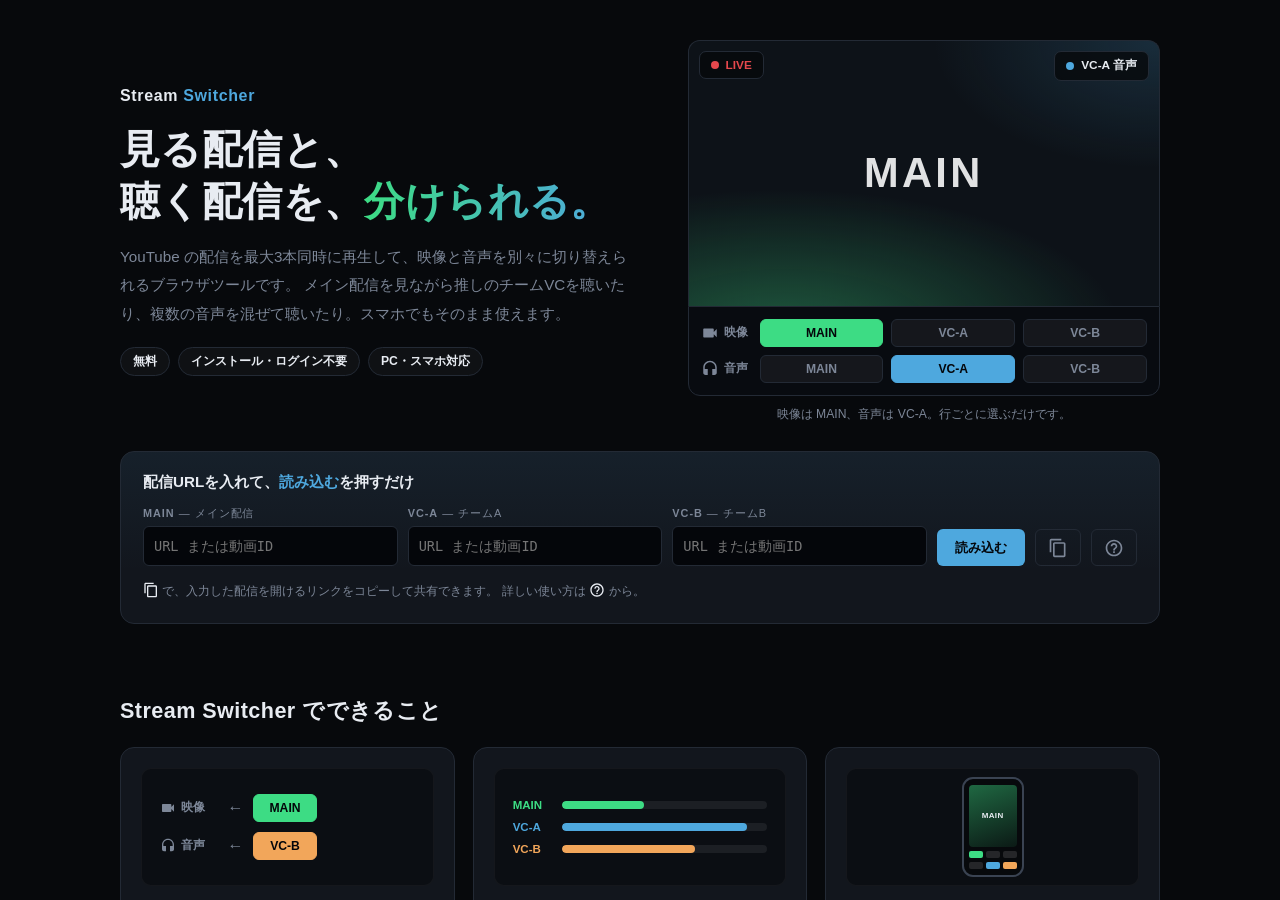
==== commit 07559b5e: "トップページを LP として作り直す 初見で何ができるサイトか分かるように、導入画面を キャッチコピー → 入力欄 → 強み → 使い方 → 用途 → 注意 の順に再構成する。  - キャッチ「見る配" ====
--- a/public/index.html
+++ b/public/index.html
@@ -5,7 +5,7 @@
 <meta name="viewport" content="width=device-width, initial-scale=1.0, viewport-fit=cover">
 <meta name="referrer" content="strict-origin-when-cross-origin">
 <title>Stream Switcher｜YouTube複数配信の同時視聴・音声切り替えツール</title>
-<meta name="description" content="YouTubeの複数配信を並べて、映像と音声を別々に切り替えられるブラウザツール。コラボ配信や複数視点の同時視聴、チーム別の音声切り替えに。インストール不要。">
+<meta name="description" content="YouTubeの配信を最大3本同時に再生して、映像と音声を別々に切り替えられるブラウザツール。マルチ音声で複数の声をまとめて聴くことも、スマホで同時視聴することもできます。無料・インストール不要。">
 <link rel="canonical" href="https://switcher.rabasu.net/">
 <link rel="icon" href="/favicon.svg" type="image/svg+xml">
 
@@ -14,7 +14,7 @@
 <meta property="og:locale" content="ja_JP">
 <meta property="og:url" content="https://switcher.rabasu.net/">
 <meta property="og:title" content="Stream Switcher｜YouTube複数配信の同時視聴・音声切り替えツール">
-<meta property="og:description" content="YouTubeの複数配信を並べて、映像と音声を別々に切り替えられるブラウザツール。コラボ配信や複数視点の同時視聴、チーム別の音声切り替えに。インストール不要。">
+<meta property="og:description" content="YouTubeの配信を最大3本同時に再生して、映像と音声を別々に切り替えられるブラウザツール。マルチ音声で複数の声をまとめて聴くことも、スマホで同時視聴することもできます。無料・インストール不要。">
 <meta property="og:image" content="https://switcher.rabasu.net/og.png">
 <meta property="og:image:width" content="1200">
 <meta property="og:image:height" content="630">
@@ -29,7 +29,7 @@
   "@type": "WebApplication",
   "name": "Stream Switcher",
   "url": "https://switcher.rabasu.net/",
-  "description": "YouTubeの複数配信を並べて、映像と音声を別々に切り替えられるブラウザツール。コラボ配信や複数視点の同時視聴、チーム別の音声切り替えに。インストール不要。",
+  "description": "YouTubeの配信を最大3本同時に再生して、映像と音声を別々に切り替えられるブラウザツール。マルチ音声で複数の声をまとめて聴くことも、スマホで同時視聴することもできます。無料・インストール不要。",
   "applicationCategory": "MultimediaApplication",
   "operatingSystem": "Web",
   "browserRequirements": "JavaScript が必要です",
@@ -52,42 +52,133 @@
 <div id="shield"></div>
 <div id="splash">
   <div class="card">
-    <h1>Stream <span>Switcher</span></h1>
-    <p class="lead">
-      複数のYouTube配信を映像・音声別々に切り替えるツールです。
-    </p>
-    <ol>
-      <li><b>配信URL</b>を3つまで入力</li>
-      <li><b>読み込む</b> をクリックすると再生が始まります</li>
-      <li>下メニューで映像・音声を別々に切り替えられます</li>
-      <li><span class="inlineIcon"><svg  viewBox="0 0 24 24" width="16" height="16" aria-hidden="true"><path fill="currentColor" d="M16 1H4c-1.1 0-2 .9-2 2v14h2V3h12V1zm3 4H8c-1.1 0-2 .9-2 2v14c0 1.1.9 2 2 2h11c1.1 0 2-.9 2-2V7c0-1.1-.9-2-2-2zm0 16H8V7h11v14z"/></svg></span> を押すと、配信URLを埋め込んだリンクが作成できます</li>
-      <li>詳しい使い方は <span class="inlineIcon"><svg  viewBox="0 0 24 24" width="16" height="16" aria-hidden="true"><path fill="currentColor" d="M11 18h2v-2h-2v2zm1-16C6.48 2 2 6.48 2 12s4.48 10 10 10 10-4.48 10-10S17.52 2 12 2zm0 18c-4.41 0-8-3.59-8-8s3.59-8 8-8 8 3.59 8 8-3.59 8-8 8zm0-14c-2.21 0-4 1.79-4 4h2c0-1.1.9-2 2-2s2 .9 2 2c0 2-3 1.75-3 5h2c0-2.25 3-2.5 3-5 0-2.21-1.79-4-4-4z"/></svg></span> から確認できます</li>
-    </ol>
-    <div id="setupSlot"></div>
-
-    <section class="cardSec">
-      <h2>ユースケース</h2>
-      <ul>
-        <li>複数人のコラボ配信を2画面・3画面で同時視聴し、聞きたい人の音声だけ切り替える</li>
-        <li>大会のライブ配信とチーム視点を並べて、実況とチームVCを行き来する</li>
-        <li>見逃した場面を3本まとめて巻き戻して見返す</li>
+    <!-- 導入画面は LP を兼ねる。初見で「何ができるか」が分かるよう、
+         キャッチ → 入力 → 強み → 使い方 → 用途 → 注意 の順に並べる -->
+    <header class="hero">
+      <div class="heroCopy">
+        <p class="brand">Stream <span>Switcher</span></p>
+        <h1>見る配信と、<br>聴く配信を、<em>分けられる。</em></h1>
+        <p class="lead">
+          YouTube の配信を最大3本同時に再生して、映像と音声を別々に切り替えられるブラウザツールです。
+          メイン配信を見ながら推しのチームVCを聴いたり、複数の音声を混ぜて聴いたり。スマホでもそのまま使えます。
+        </p>
+        <ul class="badges">
+          <li>無料</li>
+          <li>インストール・ログイン不要</li>
+          <li>PC・スマホ対応</li>
+        </ul>
+      </div>
+
+      <figure class="heroMock" aria-hidden="true">
+        <div class="mockScreen">
+          <span class="mockNow"><i class="mDot a"></i>VC-A 音声</span>
+          <span class="mockBig">MAIN</span>
+          <span class="mockLive"><i class="mDot live"></i>LIVE</span>
+        </div>
+        <div class="mockBar">
+          <span class="mockLabel"><svg viewBox="0 0 24 24" width="18" height="18"><path fill="currentColor" d="M17 10.5V7c0-.55-.45-1-1-1H4c-.55 0-1 .45-1 1v10c0 .55.45 1 1 1h12c.55 0 1-.45 1-1v-3.5l4 4v-11l-4 4z"/></svg>映像</span>
+          <span class="mp on main">MAIN</span><span class="mp">VC-A</span><span class="mp">VC-B</span>
+          <span class="mockLabel"><svg viewBox="0 0 24 24" width="18" height="18"><path fill="currentColor" d="M12 1c-4.97 0-9 4.03-9 9v7c0 1.66 1.34 3 3 3h3v-8H5v-2c0-3.87 3.13-7 7-7s7 3.13 7 7v2h-4v8h3c1.66 0 3-1.34 3-3v-7c0-4.97-4.03-9-9-9z"/></svg>音声</span>
+          <span class="mp">MAIN</span><span class="mp on a">VC-A</span><span class="mp">VC-B</span>
+        </div>
+        <figcaption>映像は MAIN、音声は VC-A。行ごとに選ぶだけです。</figcaption>
+      </figure>
+
+      <div class="heroForm">
+        <p class="formTitle">配信URLを入れて、<b>読み込む</b>を押すだけ</p>
+        <div id="setupSlot"></div>
+        <p class="formNote">
+          <span class="inlineIcon"><svg viewBox="0 0 24 24" width="16" height="16" aria-hidden="true"><path fill="currentColor" d="M16 1H4c-1.1 0-2 .9-2 2v14h2V3h12V1zm3 4H8c-1.1 0-2 .9-2 2v14c0 1.1.9 2 2 2h11c1.1 0 2-.9 2-2V7c0-1.1-.9-2-2-2zm0 16H8V7h11v14z"/></svg></span> で、入力した配信を開けるリンクをコピーして共有できます。
+          詳しい使い方は <span class="inlineIcon"><svg viewBox="0 0 24 24" width="16" height="16" aria-hidden="true"><path fill="currentColor" d="M11 18h2v-2h-2v2zm1-16C6.48 2 2 6.48 2 12s4.48 10 10 10 10-4.48 10-10S17.52 2 12 2zm0 18c-4.41 0-8-3.59-8-8s3.59-8 8-8 8 3.59 8 8-3.59 8-8 8zm0-14c-2.21 0-4 1.79-4 4h2c0-1.1.9-2 2-2s2 .9 2 2c0 2-3 1.75-3 5h2c0-2.25 3-2.5 3-5 0-2.21-1.79-4-4-4z"/></svg></span> から。
+        </p>
+      </div>
+    </header>
+
+    <section class="lpSec" aria-labelledby="featTitle">
+      <h2 id="featTitle" class="secTitle">Stream Switcher でできること</h2>
+      <div class="features">
+        <article class="feature">
+          <div class="featVisual" aria-hidden="true">
+            <div class="fvRoute"><span class="fvKey"><svg viewBox="0 0 24 24" width="16" height="16"><path fill="currentColor" d="M17 10.5V7c0-.55-.45-1-1-1H4c-.55 0-1 .45-1 1v10c0 .55.45 1 1 1h12c.55 0 1-.45 1-1v-3.5l4 4v-11l-4 4z"/></svg>映像</span><span class="fvArrow">←</span><span class="mp on main">MAIN</span></div>
+            <div class="fvRoute"><span class="fvKey"><svg viewBox="0 0 24 24" width="16" height="16"><path fill="currentColor" d="M12 1c-4.97 0-9 4.03-9 9v7c0 1.66 1.34 3 3 3h3v-8H5v-2c0-3.87 3.13-7 7-7s7 3.13 7 7v2h-4v8h3c1.66 0 3-1.34 3-3v-7c0-4.97-4.03-9-9-9z"/></svg>音声</span><span class="fvArrow">←</span><span class="mp on b">VC-B</span></div>
+          </div>
+          <h3>映像と音声を、別々に切り替え</h3>
+          <p>メイン配信の映像はそのままに、聴く声だけをチームVCへ。3本とも裏で再生し続けるので、切り替えは一瞬です。PC なら <kbd>Space</kbd> キー1つで2本を行き来できます。</p>
+        </article>
+
+        <article class="feature">
+          <div class="featVisual" aria-hidden="true">
+            <div class="fvMix"><span class="fvName main">MAIN</span><span class="fvMeter"><i class="lv40 main"></i></span></div>
+            <div class="fvMix"><span class="fvName a">VC-A</span><span class="fvMeter"><i class="lv90 a"></i></span></div>
+            <div class="fvMix"><span class="fvName b">VC-B</span><span class="fvMeter"><i class="lv65 b"></i></span></div>
+          </div>
+          <h3>マルチ音声で、まとめて聴く</h3>
+          <p>最大3本の音声を同時に鳴らせます。音量は配信ごとに覚えるので「実況は小さめ、VC は大きめ」のような聴き方もできます。</p>
+        </article>
+
+        <article class="feature">
+          <div class="featVisual" aria-hidden="true">
+            <div class="fvPhone">
+              <div class="fvPhoneScreen"><span>MAIN</span></div>
+              <div class="fvPhoneBar"><i class="main"></i><i></i><i></i></div>
+              <div class="fvPhoneBar"><i></i><i class="a"></i><i class="b"></i></div>
+            </div>
+          </div>
+          <h3>スマホでも、3本同時に</h3>
+          <p>アプリを行き来しなくても、ブラウザひとつで最大3本を同時再生。タップで映像・音声を切り替え、横向きにすれば映像を大きく見られます。</p>
+        </article>
+      </div>
+
+      <ul class="subFeatures">
+        <li>
+          <h3>まとめて巻き戻し</h3>
+          <p>見逃した場面を、3本そろって10秒・30秒戻せます。アーカイブにも対応。</p>
+        </li>
+        <li>
+          <h3>配信ごとのズレを調整</h3>
+          <p>映像を並べて見比べ、配信ごとの遅れを揃えられます。</p>
+        </li>
+        <li>
+          <h3>リンクで共有</h3>
+          <p>配信URL入りのリンクを作れば、開くだけで同じ組み合わせから始まります。</p>
+        </li>
+        <li>
+          <h3>キーボードで素早く</h3>
+          <p>映像は 1/2/3、音声は Q/W/E。<span class="kbOnly">一覧は ? キーで。</span><span class="touchOnly">PC で使うと便利です。</span></p>
+        </li>
       </ul>
-      <p>インストール不要、ブラウザだけで動きます。</p>
     </section>
 
-    <section class="cardSec">
-      <h2>注意</h2>
+    <section class="lpSec" aria-labelledby="stepsTitle">
+      <h2 id="stepsTitle" class="secTitle">使い方</h2>
+      <ol class="steps">
+        <li><b>配信URLを入れる</b><span>見たい配信を最大3本。URL でも動画IDでも構いません。</span></li>
+        <li><b>読み込む</b><span>すべての配信が同時に再生されます。</span></li>
+        <li><b>下の操作バーで切り替える</b><span>上の行で映像、下の行で音声を選びます。</span></li>
+      </ol>
+    </section>
+
+    <section class="lpSec" aria-labelledby="useTitle">
+      <h2 id="useTitle" class="secTitle">こんなときに</h2>
+      <ul class="useCases">
+        <li><b>大会・企画配信</b><span>実況付きのメイン配信を見ながら、推しのチームのVCを聴く</span></li>
+        <li><b>コラボ配信</b><span>同じ企画を別視点で配信している人たちを、聞きたい声に切り替えながら見る</span></li>
+        <li><b>見逃した場面の見返し</b><span>3本まとめて巻き戻して、それぞれの視点からもう一度見る</span></li>
+      </ul>
+    </section>
+
+    <footer class="lpFoot">
+      <h2 class="footTitle">注意</h2>
       <ul>
         <li>配信で使用する場合は、ミラーの許諾を得ている動画のみを使用してください。配信元への許諾の確認・取得は利用者の責任で行ってください。</li>
         <li>配信を最大3本まで同時に受信します。スマートフォンのモバイル回線では通信量にご注意ください。</li>
       </ul>
-    </section>
-
-    <p class="splashContact">
-      不具合の報告や要望は
-      <a href="https://x.com/_rabasu_" target="_blank" rel="noopener noreferrer">@_rabasu_</a>
-      まで。
-    </p>
+      <p class="splashContact">
+        不具合の報告や要望は
+        <a href="https://x.com/_rabasu_" target="_blank" rel="noopener noreferrer">@_rabasu_</a>
+        まで。
+      </p>
+    </footer>
   </div>
 </div>
 
@@ -266,34 +357,29 @@
       </div>
     </div>
     <div class="group" id="g-trim">
-      <span>ズレ微調整</span>
+      <span>配信のズレ</span>
       <div class="row">
-        <span class="trim">MAIN<button data-trim="main" data-d="-0.5">−</button><var id="tr-main">0.0</var><button data-trim="main" data-d="0.5">+</button></span>
-        <span class="trim">A<button data-trim="a" data-d="-0.5">−</button><var id="tr-a">0.0</var><button data-trim="a" data-d="0.5">+</button></span>
-        <span class="trim">B<button data-trim="b" data-d="-0.5">−</button><var id="tr-b">0.0</var><button data-trim="b" data-d="0.5">+</button></span>
-        <button class="pill" id="syncOpenBtn" title="映像を並べて、ズレを見ながら合わせる">画面で合わせる</button>
-      </div>
-    </div>
-    <div class="group">
-      <span>設定</span>
-      <div class="row">
-        <button class="pill on" id="eco" data-k="both" title="省帯域モード ON (V)">省帯域<kbd>V</kbd></button>
-        <button class="pill" id="diagbtn" data-k="both">診断<kbd>D</kbd></button>
-        <button class="pill" id="helpbtn2">ヘルプ<kbd>?</kbd></button>
-      </div>
-    </div>
-  </div>
-</div>
-</div>
-
-<!-- ズレ微調整の画面。読み込んだ映像を並べ、1本ずつ止めたりバーで前後させたり
+        <!-- 映像を並べて合わせる画面を開く。隣の ± は、0.5秒 刻みでその場で直す用 -->
+        <button class="pill" id="syncOpenBtn"><svg viewBox="0 0 24 24" width="16" height="16" aria-hidden="true"><rect x="3" y="6" width="7.5" height="12" rx="1.5" fill="none" stroke="currentColor" stroke-width="2"/><rect x="13.5" y="6" width="7.5" height="12" rx="1.5" fill="none" stroke="currentColor" stroke-width="2"/></svg>映像ズレ比較＆調整<span class="go" aria-hidden="true">›</span></button>
+        <span class="trimSet">
+        <span class="trim" data-tv="main">MAIN<button data-trim="main" data-d="-0.5">−</button><var id="tr-main">0.0</var><button data-trim="main" data-d="0.5">+</button></span>
+        <span class="trim" data-tv="a">A<button data-trim="a" data-d="-0.5">−</button><var id="tr-a">0.0</var><button data-trim="a" data-d="0.5">+</button></span>
+        <span class="trim" data-tv="b">B<button data-trim="b" data-d="-0.5">−</button><var id="tr-b">0.0</var><button data-trim="b" data-d="0.5">+</button></span>
+        </span>
+      </div>
+    </div>
+  </div>
+</div>
+</div>
+
+<!-- 映像ズレ比較＆調整の画面。読み込んだ映像を並べ、1本ずつ止めたりバーで前後させたり
      して場面を揃える。映像そのものは #stage のレイヤーを各セルの枠の上へ
      動かして見せる（iframe を DOM で移すと読み込み直しになるため）。
      セルは JS が作る -->
 <div id="syncPanel" role="dialog" aria-modal="true" aria-labelledby="syncTitle" hidden>
   <div class="syncHead">
     <div class="syncHeadText">
-      <h2 id="syncTitle">ズレ微調整</h2>
+      <h2 id="syncTitle">映像ズレ比較＆調整</h2>
       <p>映像ごとに止めたり、バー（前後30秒）で動かしたりして場面を揃えてください。<b>完了</b>を押すと、いちばん進んでいる映像を LIVE にし、他はその差を保ったまま再生します。</p>
     </div>
     <button type="button" id="syncDone">完了</button>
@@ -313,7 +399,7 @@
       <tr><td>M</td><td>音量を 0 にする / 戻す。音声の選択はそのまま残るので、戻すと同じ配信が鳴ります（配信ごとの音量も保たれます）</td></tr>
       <tr><td>1 / 2 / 3</td><td>映像を MAIN / VC-A / VC-B に切り替える（音声は動きません）</td></tr>
       <tr><td>↑ ↓</td><td>今映している配信の音量を 5 ずつ増減（Shift併用で 1 ずつ）。音量は配信ごとに覚えるので、マルチ音声で実況とチームVCを混ぜるときに片方だけ下げられます</td></tr>
-      <tr><td>L</td><td>LIVE の最先端に戻る。赤く点灯しているときも押せます（表示が LIVE でも数秒遅れていることがあります）。アーカイブ（配信済みの動画）を見ているときは SYNC になり、他の動画を今映している動画と同じ位置へ揃えます</td></tr>
+      <tr><td>L</td><td>LIVE の最先端に戻る。赤く点灯しているときも押せます（表示が LIVE でも数秒遅れていることがあります）。ズレ微調整で映像どうしの差を付けているあいだは、差を保ったまま全部を同じだけ進め、いちばん進んでいる映像を最先端の 0.5秒手前に置きます。アーカイブ（配信済みの動画）を見ているときは SYNC になり、他の動画を今映している動画と同じ位置へ揃えます</td></tr>
 
       <tr><th colspan="2">見返す</th></tr>
       <tr><td>K</td><td>3本まとめて一時停止 / 再開。操作バー左の ⏸ ボタン、映像にカーソルを置くと中央に出るボタンでも同じです</td></tr>
@@ -325,7 +411,7 @@
       <tr><td>R</td><td>マルチ音声のオン / オフ。オンのあいだは音声ボタンと Q/W/E が「足す / 外す」になり、最大3本まで混ぜられます（MAIN + VC-A など）。最後の1本は外せません（消すときは M）</td></tr>
       <tr><td>F</td><td>全画面のオン / オフ。キャプチャ時は全画面を推奨します</td></tr>
       <tr><td>V</td><td>省帯域モード。表示していない配信の画質を落として、見ている配信に帯域を回します。Space で映像も切り替えて往復している間は自動で一時解除し、切替直後の画質低下を避けます</td></tr>
-      <tr><td>ズレ微調整</td><td>「その他」のズレ微調整にある <b>画面で合わせる</b> で、映像を並べて合わせる画面が開きます。映像ごとに止める / 流す（映像を押しても同じ）ことができ、バーは前後30秒の範囲で再生位置を動かせます。<b>完了</b>を押すと、いちばん進んでいる（LIVE に近い）映像を LIVE にし、他はその差をズレ微調整として保ったまま再生します。アーカイブは位置をそのまま残し、まとめてシークでズレを保ちます</td></tr>
+      <tr><td>映像ズレ比較＆調整</td><td>「その他」の <b>映像ズレ比較＆調整</b> ボタンで、映像を並べて見比べながら合わせる画面が開きます（映像が2本以上のとき）。ボタンの隣にはいまのズレが秒で出て、− / + で 0.5秒 ずつその場でも直せます。映像ごとに止める / 流す（映像を押しても同じ）ことができ、バーは前後30秒の範囲で再生位置を動かせます。<b>完了</b>を押すと、いちばん進んでいる（LIVE に近い）映像を LIVE にし、他はその差をズレ微調整として保ったまま再生します。アーカイブは位置をそのまま残し、まとめてシークでズレを保ちます</td></tr>
       <tr><td>D</td><td>診断パネル。画質が悪いときの切り分けに使います</td></tr>
       <tr><td>?</td><td>このヘルプ</td></tr>
     </table>
--- a/public/stream-switcher.css
+++ b/public/stream-switcher.css
@@ -59,35 +59,205 @@
 /* 導入画面ではまだ再生していない */
 #splash:not(.gone) ~ #unmuteChip{display:none;}
 
-/* ===== 導入画面 ===== */
+/* ===== 導入画面（LP） =====
+   初見の人に「何ができるか」を伝える画面を兼ねる。中身が縦に長いので
+   中央寄せ（align-items:center）にはせず、上から流してスクロールさせる
+   （中央寄せだと、はみ出した上端がスクロールでも見えなくなる） */
 #splash{
   position:fixed;inset:0;z-index:16;background:#07090c;
-  display:flex;align-items:center;justify-content:center;padding:24px;overflow-y:auto;
+  display:block;padding:40px 24px 56px;overflow-y:auto;
 }
 #splash.gone{display:none;}
-.card{max-width:600px;width:100%;}
-.card > h1,.card > h2{margin:0 0 6px;font-size:1.5rem;font-weight:800;letter-spacing:.02em;}
-.card > h1 span,.card > h2 span{color:var(--a);}
-.card .lead{margin:0 0 22px;color:var(--sub);font-size:.88rem;line-height:1.7;}
-.card ol{margin:0;padding-left:1.3em;color:var(--sub);font-size:.84rem;line-height:1.9;}
-.card ol b{color:var(--text);}
-.card ol code{background:#0b0e13;padding:1px 6px;border-radius:4px;color:var(--a);
+.card{max-width:1040px;width:100%;margin:0 auto;}
+/* file:// 警告（JS がカードの中身ごと差し替える）用 */
+.card > h2{margin:0 0 6px;font-size:1.5rem;font-weight:800;letter-spacing:.02em;}
+.card > .lead{margin:0 0 22px;color:var(--sub);font-size:.88rem;line-height:1.7;}
+.card code{background:#0b0e13;padding:1px 6px;border-radius:4px;color:var(--a);
   font-family:ui-monospace,monospace;font-size:.9em;}
+
+/* --- ヒーロー: 広い画面は [コピー | 画面イメージ] / [入力欄] の2段 --- */
+.hero{
+  display:grid;grid-template-columns:minmax(0,1.1fr) minmax(0,1fr);
+  grid-template-areas:"copy mock" "form form";
+  gap:28px 48px;align-items:center;
+}
+.heroCopy{grid-area:copy;}
+.heroMock{grid-area:mock;}
+.heroForm{grid-area:form;}
+.brand{margin:0 0 18px;font-size:1rem;font-weight:800;letter-spacing:.04em;}
+.brand span{color:var(--a);}
+.hero h1{
+  margin:0 0 16px;font-size:2.5rem;line-height:1.3;font-weight:800;letter-spacing:.01em;
+}
+/* 「分けられる」を MAIN→VC-A の色で。下の画面イメージと同じ組み合わせ */
+.hero h1 em{
+  font-style:normal;
+  background:linear-gradient(90deg,var(--main),var(--a));
+  -webkit-background-clip:text;background-clip:text;color:transparent;
+}
+.hero .lead{margin:0 0 18px;color:var(--sub);font-size:.95rem;line-height:1.9;}
+.badges{display:flex;flex-wrap:wrap;gap:8px;margin:0;padding:0;list-style:none;}
+.badges li{
+  padding:5px 12px;border:1px solid var(--line);border-radius:999px;
+  font-size:.76rem;font-weight:700;color:var(--text);background:rgba(255,255,255,.03);
+}
+
+/* 画面イメージ。実際の画面（右上の音声表示 + 下の操作バー）を簡略化したもの */
+.heroMock{margin:0;}
+.mockScreen{
+  position:relative;aspect-ratio:16/9;border-radius:12px 12px 0 0;overflow:hidden;
+  background:
+    radial-gradient(120% 90% at 20% 110%,rgba(61,220,132,.35),transparent 60%),
+    radial-gradient(80% 80% at 100% 0%,rgba(78,168,222,.18),transparent 60%),
+    #0d1218;
+  border:1px solid var(--line);border-bottom:none;
+  display:flex;align-items:center;justify-content:center;
+}
+.mockBig{font-size:2.6rem;font-weight:800;letter-spacing:.08em;color:rgba(255,255,255,.88);}
+.mockNow,.mockLive{
+  position:absolute;display:flex;align-items:center;gap:7px;
+  padding:6px 11px;border-radius:7px;font-size:.74rem;font-weight:700;
+  background:rgba(7,9,12,.82);border:1px solid var(--line);
+}
+.mockNow{top:10px;right:10px;}
+.mockLive{left:10px;top:10px;color:var(--live);}
+.mDot{width:8px;height:8px;border-radius:50%;display:block;}
+.mDot.a{background:var(--a);}
+.mDot.live{background:var(--live);}
+.mockBar{
+  display:grid;grid-template-columns:auto repeat(3,1fr);gap:8px;align-items:center;
+  padding:12px;border:1px solid var(--line);border-radius:0 0 12px 12px;
+  background:rgba(9,12,17,.97);
+}
+.mockLabel{display:flex;align-items:center;gap:5px;color:var(--sub);font-size:.72rem;font-weight:700;padding-right:4px;}
+.mockLabel svg{display:block;}
+/* 実際の .pill を真似た飾り（押せない） */
+.mp{
+  display:inline-block;text-align:center;padding:6px 8px;border-radius:6px;
+  border:1px solid var(--line);background:rgba(255,255,255,.05);
+  color:var(--sub);font-size:.76rem;font-weight:700;white-space:nowrap;
+}
+.mp.on{color:#04060a;}
+.mp.on.main{background:var(--main);border-color:var(--main);}
+.mp.on.a{background:var(--a);border-color:var(--a);}
+.mp.on.b{background:var(--b);border-color:var(--b);}
+.heroMock figcaption{margin-top:10px;color:var(--sub);font-size:.76rem;text-align:center;}
+
+/* 入力欄の入れ物。#setup は JS が #setupSlot へ移してくる */
+.heroForm{
+  padding:20px 22px;border:1px solid var(--line);border-radius:14px;
+  background:linear-gradient(180deg,rgba(78,168,222,.07),rgba(78,168,222,0) 70%),var(--panel);
+}
+.formTitle{margin:0 0 14px;font-size:.95rem;font-weight:700;}
+.formTitle b{color:var(--a);}
+.formNote{margin:14px 0 0;color:var(--sub);font-size:.78rem;line-height:1.8;}
+
+/* --- 各セクション --- */
+.lpSec{margin-top:72px;}
+.secTitle{
+  margin:0 0 22px;font-size:1.35rem;font-weight:800;letter-spacing:.02em;
+}
+.features{display:grid;grid-template-columns:repeat(3,minmax(0,1fr));gap:18px;}
+.feature{
+  padding:20px;border:1px solid var(--line);border-radius:14px;background:var(--panel);
+  display:flex;flex-direction:column;
+}
+.feature h3{margin:18px 0 8px;font-size:1.05rem;font-weight:800;}
+.feature p{margin:0;color:var(--sub);font-size:.84rem;line-height:1.85;}
+.feature kbd,.subFeatures kbd{
+  font:inherit;font-size:.78em;font-weight:700;color:var(--text);
+  padding:1px 6px;border:1px solid var(--line);border-bottom-width:2px;border-radius:4px;
+}
+/* 強みごとの小さな図。高さを揃えて見出しの位置を合わせる */
+.featVisual{
+  height:118px;border-radius:10px;background:#0b0e13;border:1px solid rgba(255,255,255,.04);
+  display:flex;flex-direction:column;justify-content:center;gap:10px;padding:0 18px;
+}
+.fvRoute{display:flex;align-items:center;gap:10px;}
+.fvKey{display:flex;align-items:center;gap:5px;width:4.6em;color:var(--sub);font-size:.78rem;font-weight:700;}
+.fvKey svg{display:block;}
+.fvArrow{color:var(--sub);}
+.fvRoute .mp{min-width:5.2em;}
+.fvMix{display:flex;align-items:center;gap:10px;}
+.fvName{width:3.4em;font-size:.72rem;font-weight:800;}
+.fvName.main{color:var(--main);}
+.fvName.a{color:var(--a);}
+.fvName.b{color:var(--b);}
+.fvMeter{flex:1;height:8px;border-radius:4px;background:rgba(255,255,255,.07);overflow:hidden;}
+.fvMeter i{display:block;height:100%;border-radius:4px;}
+.fvMeter i.main{background:var(--main);}
+.fvMeter i.a{background:var(--a);}
+.fvMeter i.b{background:var(--b);}
+.lv40{width:40%;}
+.lv65{width:65%;}
+.lv90{width:90%;}
+.featVisual:has(.fvPhone){align-items:center;padding:0;}
+.fvPhone{
+  width:62px;height:100px;border:2px solid #3a4352;border-radius:11px;padding:6px 5px;
+  display:flex;flex-direction:column;gap:4px;background:#07090c;
+}
+.fvPhoneScreen{
+  flex:1;border-radius:4px;display:flex;align-items:center;justify-content:center;
+  background:linear-gradient(160deg,rgba(61,220,132,.45),rgba(61,220,132,.08));
+  font-size:.5rem;font-weight:800;letter-spacing:.05em;
+}
+.fvPhoneBar{display:grid;grid-template-columns:repeat(3,1fr);gap:3px;}
+.fvPhoneBar i{height:7px;border-radius:2px;background:rgba(255,255,255,.12);}
+.fvPhoneBar i.main{background:var(--main);}
+.fvPhoneBar i.a{background:var(--a);}
+.fvPhoneBar i.b{background:var(--b);}
+
+.subFeatures{
+  display:grid;grid-template-columns:repeat(4,minmax(0,1fr));gap:18px;
+  margin:18px 0 0;padding:0;list-style:none;
+}
+.subFeatures li{padding:16px 18px;border:1px solid var(--line);border-radius:12px;}
+.subFeatures h3{margin:0 0 6px;font-size:.88rem;font-weight:800;}
+.subFeatures p{margin:0;color:var(--sub);font-size:.78rem;line-height:1.8;}
+
+.steps{
+  display:grid;grid-template-columns:repeat(3,minmax(0,1fr));gap:18px;
+  margin:0;padding:0;list-style:none;counter-reset:step;
+}
+.steps li{
+  counter-increment:step;position:relative;
+  padding:18px 18px 18px 64px;border:1px solid var(--line);border-radius:12px;
+}
+.steps li::before{
+  content:counter(step);position:absolute;left:18px;top:16px;
+  width:32px;height:32px;border-radius:50%;
+  display:flex;align-items:center;justify-content:center;
+  background:var(--a);color:#04060a;font-weight:800;font-size:.9rem;
+}
+.steps b,.useCases b{display:block;margin-bottom:4px;font-size:.92rem;}
+.steps span,.useCases span{display:block;color:var(--sub);font-size:.8rem;line-height:1.75;}
+
+.useCases{
+  display:grid;grid-template-columns:repeat(3,minmax(0,1fr));gap:18px;
+  margin:0;padding:0;list-style:none;
+}
+.useCases li{padding:16px 18px;border-left:3px solid var(--a);background:rgba(255,255,255,.02);border-radius:0 10px 10px 0;}
+.useCases li:nth-child(2){border-left-color:var(--b);}
+.useCases li:nth-child(3){border-left-color:var(--main);}
+
+/* 注意はミラー配信をする人にしか関係しないので、囲みで強調しない */
+.lpFoot{margin-top:72px;padding-top:24px;border-top:1px solid var(--line);}
+.footTitle{margin:0 0 7px;font-size:.7rem;font-weight:700;letter-spacing:.1em;color:var(--sub);}
+.lpFoot ul{margin:0;padding-left:1.25em;}
+.lpFoot li{color:var(--sub);font-size:.78rem;line-height:1.9;}
 .splashContact{
   margin:16px 0 0;font-size:.78rem;color:var(--sub);
 }
 .splashContact a{color:var(--a);text-decoration:none;font-weight:700;}
 .splashContact a:hover{text-decoration:underline;}
-/* ユースケースと注意。どちらも同じ体裁で並べる
-   （注意はミラー配信をする人にしか関係しないので、囲みで強調しない） */
-.cardSec{margin-top:24px;}
-.cardSec h2{
-  margin:0 0 7px;font-size:.7rem;font-weight:700;letter-spacing:.1em;
-  color:var(--sub);
-}
-.cardSec ul{margin:0;padding-left:1.25em;}
-.cardSec li,.cardSec p{color:var(--sub);font-size:.82rem;line-height:1.9;}
-.cardSec p{margin:10px 0 0;}
+
+/* タブレット〜狭い PC: 1段に積む */
+@media (max-width:900px){
+  .hero{grid-template-columns:minmax(0,1fr);grid-template-areas:"copy" "form" "mock";gap:28px;}
+  .heroMock{max-width:560px;width:100%;justify-self:center;}
+  .features,.steps,.useCases{grid-template-columns:minmax(0,1fr);}
+  .subFeatures{grid-template-columns:repeat(2,minmax(0,1fr));}
+}
 
 /* ===== セットアップ ===== */
 #setup{
@@ -272,10 +442,7 @@
 /* スクラブバーがあるので不要 */
 body.touch #g-seek,
 /* 配信のズレ合わせと画質切り分けはオペレーター（PC）の仕事 */
-body.touch #g-trim,
-body.touch #diagbtn,
-/* モバイル回線で省帯域を切る理由がないので固定（既定値のまま） */
-body.touch #eco{display:none;}
+body.touch #g-trim{display:none;}
 
 /* コピーとヘルプは記号だけにして枠を詰める。文字の説明はボタン名では
    なく記号を指す（導入画面の手順に同じ記号を並べてある）。
@@ -314,14 +481,13 @@
 #fsBtn.isFs .fsEnter{display:none;}
 #fsBtn.isFs .fsExit{display:block;}
 
-/* 狭い画面の導入画面では、#setup を固定ヘッダーではなく説明カードの
-   流れ（注意書きの下）に置く。JS が #setupSlot へ移動させる */
+/* 導入画面では、#setup を固定ヘッダーではなく LP の入力欄（キャッチコピーの
+   下）に置く。JS が #setupSlot へ移動させる */
 body.setupInCard #setup{
   position:static;z-index:auto;background:transparent;border-bottom:none;
   backdrop-filter:none;padding:0;max-height:none;overflow:visible;
 }
 #setupSlot:empty{display:none;}
-body.setupInCard #setupSlot{margin-top:22px;}
 /* 導入画面ではまだ再生していない。音声インジケーターは出さない */
 #splash:not(.gone) ~ #nowAudio{display:none;}
 
@@ -379,6 +545,18 @@
   padding-top:10px;border-top:1px solid rgba(255,255,255,.06);
 }
 .secondaryRow.collapsed{display:none;}
+/* ズレ合わせはシーク・速度とは別の用事なので離して置く。広い画面では
+   「映像ズレ比較＆調整」ボタンを操作バーの中央に据え、± はその右に添える。
+   ± を流れから外してあるので、グループの幅 = ボタンの幅になり、グループを
+   中央に置けばボタンが中央に来る。狭い画面では左の組と重なるので右端へ寄せる */
+.secondaryRow{position:relative;}
+.secondaryRow #g-trim{margin-left:auto;}
+.trimSet{display:flex;align-items:center;gap:6px;}
+@media (min-width:1150px){
+  .secondaryRow #g-trim{position:absolute;left:50%;bottom:0;transform:translateX(-50%);margin-left:0;}
+  #g-trim .row{position:relative;}
+  #g-trim .trimSet{position:absolute;left:calc(100% + 12px);top:0;bottom:0;}
+}
 .secondaryRow .group>span{font-size:.6rem;}
 .secondaryRow .pill{padding:5px 10px;font-size:.76rem;font-weight:500;}
 
@@ -402,9 +580,6 @@
    押せないことを見た目でも示す（ホバーの反応も止める） */
 .pill:disabled{opacity:.3;cursor:default;}
 .pill:disabled:hover{border-color:var(--line);color:var(--sub);}
-.trim button:disabled{opacity:.3;cursor:default;}
-/* 省帯域の一時解除中。設定は ON のままなので、塗りをやめて枠線で示す */
-.pill.on.suspended[data-k="both"]{background:transparent;color:var(--ok);}
 
 /* ===== モードのスイッチ =====
    「マルチ音声」と「Space の切替対象」の2つ。どちらも他のボタンの
@@ -657,12 +832,27 @@
 }
 #volLabel.muted{color:var(--sub);}
 
+/* 映像ズレ比較＆調整の画面を開くボタン。ズレ合わせの主な入口なので、他の
+   ピルより目立たせる。縁取りと「›」で、押すと別の画面へ進むことを示す */
+#syncOpenBtn{
+  display:inline-flex;align-items:center;gap:6px;
+  border:1.5px solid var(--a);color:var(--a);background:rgba(78,168,222,.12);font-weight:700;
+}
+#syncOpenBtn .go{font-size:1.1em;line-height:1;transition:transform .12s;}
+#syncOpenBtn:hover{background:var(--a);color:#04060a;}
+#syncOpenBtn:hover .go{transform:translateX(2px);}
+#syncOpenBtn:disabled{border-color:var(--line);color:var(--sub);background:rgba(255,255,255,.05);}
+#syncOpenBtn:disabled .go{transform:none;}
+/* いまのズレと、0.5秒 刻みの ±。画面を開かずにその場で少し直すためのもの */
 .trim{display:flex;align-items:center;gap:3px;font-size:.7rem;color:var(--sub);}
+.trim.off{opacity:.35;}
 .trim button{
   background:rgba(255,255,255,.05);border:1px solid var(--line);color:var(--sub);
   border-radius:4px;width:20px;height:20px;cursor:pointer;font-size:.72rem;line-height:1;padding:0;
 }
 .trim button:hover{border-color:var(--text);color:var(--text);}
+.trim button:disabled{opacity:.3;cursor:default;}
+.trim button:disabled:hover{border-color:var(--line);color:var(--sub);}
 .trim var{font-style:normal;font-family:ui-monospace,monospace;min-width:34px;text-align:center;color:var(--text);}
 
 /* ===== 音声インジケーター ===== */
@@ -745,9 +935,15 @@
    横並びのままで足りるので、ここには入れない */
 @media (max-width:700px){
   /* #setup が固定で上に居座るので、その実測高さ分だけ下げる */
-  #splash{align-items:flex-start;padding:calc(var(--setupH) + 16px) 16px 52px;}
-  .card > h1,.card > h2{font-size:1.3rem;}
-  .card ol{font-size:.82rem;line-height:1.8;}
+  #splash{padding:28px 16px 52px;}
+  .hero h1{font-size:1.75rem;}
+  .hero .lead{font-size:.88rem;line-height:1.85;}
+  .heroForm{padding:16px;}
+  .lpSec,.lpFoot{margin-top:52px;}
+  .secTitle{font-size:1.15rem;margin-bottom:16px;}
+  .subFeatures{grid-template-columns:minmax(0,1fr);gap:10px;}
+  .mockBig{font-size:1.8rem;}
+  .mp{font-size:.7rem;padding:5px 4px;}
 
   #setup{
     padding:10px max(12px,env(safe-area-inset-left)) 10px max(12px,env(safe-area-inset-right));
@@ -836,7 +1032,6 @@
   .group{flex:1 1 100%;}
   .secondaryRow .row{flex-wrap:wrap;}
   .secondaryRow .pill{flex:1 1 auto;padding:9px 10px;}
-  .trim button{width:32px;height:32px;}
 
   #hint{font-size:.66rem;}
 
@@ -877,7 +1072,7 @@
   #fsBtn,#chromeBtn{width:36px;height:36px;margin-bottom:6px;}
 }
 
-/* ===== ズレ微調整の画面 =====
+/* ===== 映像ズレ比較＆調整の画面 =====
    映像は #stage のレイヤーを各セルの枠（.syncVideo）の位置へ動かして見せる。
    この画面は透明にして、枠の部分から下の映像が見えるようにする（背景の黒は
    #stage のもの）。いつもの操作バーなどは、裏で動かしてしまわないよう隠す */
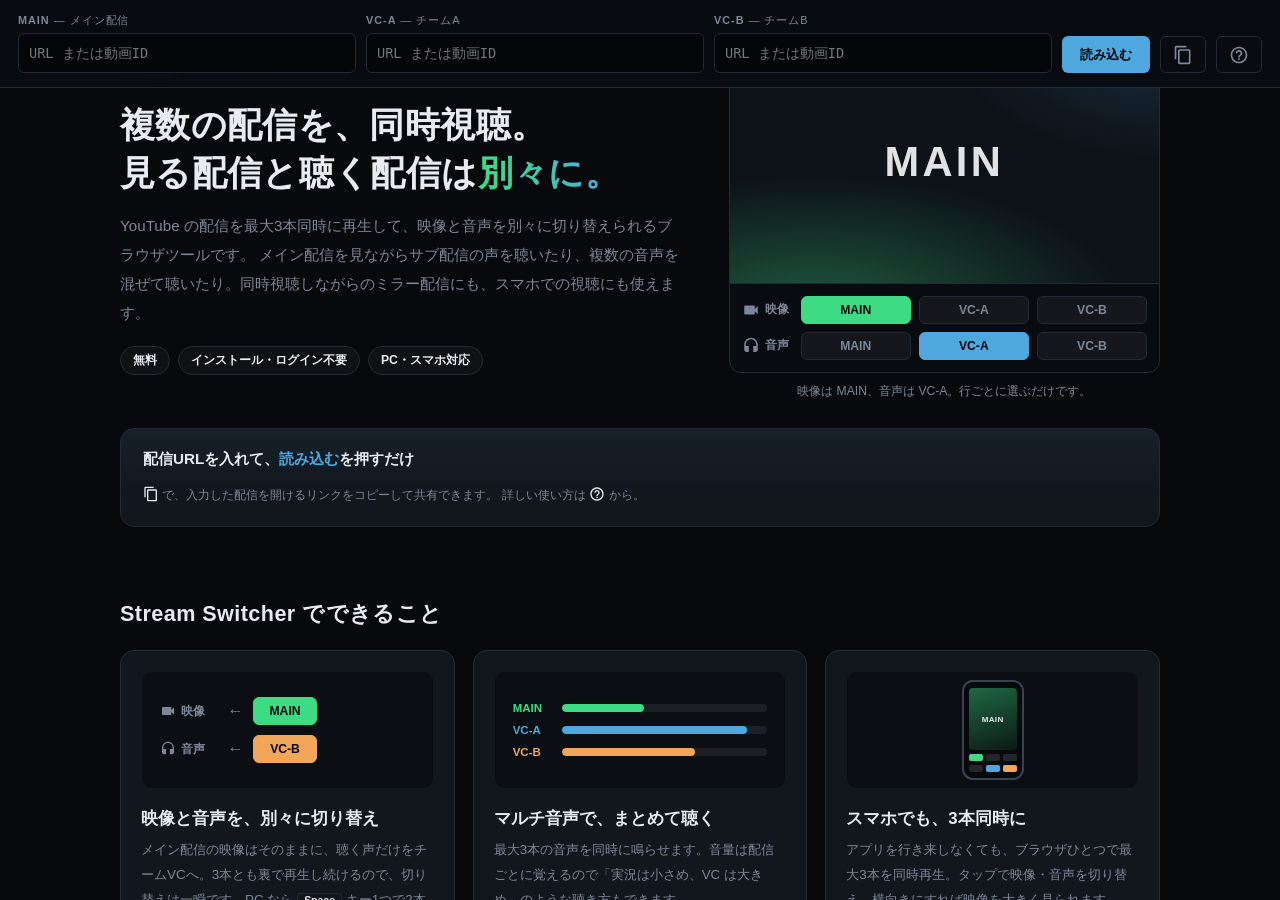
==== commit c5ba596c: "キャッチに「同時視聴」を入れ、ミラー配信の用途を明記する - キャッチを「複数の配信を、同時視聴。見る配信と聴く配信は別々に。」に変更 - リード文と meta description に、メインとサ" ====
--- a/public/index.html
+++ b/public/index.html
@@ -5,7 +5,7 @@
 <meta name="viewport" content="width=device-width, initial-scale=1.0, viewport-fit=cover">
 <meta name="referrer" content="strict-origin-when-cross-origin">
 <title>Stream Switcher｜YouTube複数配信の同時視聴・音声切り替えツール</title>
-<meta name="description" content="YouTubeの配信を最大3本同時に再生して、映像と音声を別々に切り替えられるブラウザツール。マルチ音声で複数の声をまとめて聴くことも、スマホで同時視聴することもできます。無料・インストール不要。">
+<meta name="description" content="YouTubeの配信を最大3本同時に再生して、映像と音声を別々に切り替えられるブラウザツール。メインとサブの同時視聴や、同時視聴しながらのミラー配信に。マルチ音声やスマホにも対応。無料・インストール不要。">
 <link rel="canonical" href="https://switcher.rabasu.net/">
 <link rel="icon" href="/favicon.svg" type="image/svg+xml">
 
@@ -14,7 +14,7 @@
 <meta property="og:locale" content="ja_JP">
 <meta property="og:url" content="https://switcher.rabasu.net/">
 <meta property="og:title" content="Stream Switcher｜YouTube複数配信の同時視聴・音声切り替えツール">
-<meta property="og:description" content="YouTubeの配信を最大3本同時に再生して、映像と音声を別々に切り替えられるブラウザツール。マルチ音声で複数の声をまとめて聴くことも、スマホで同時視聴することもできます。無料・インストール不要。">
+<meta property="og:description" content="YouTubeの配信を最大3本同時に再生して、映像と音声を別々に切り替えられるブラウザツール。メインとサブの同時視聴や、同時視聴しながらのミラー配信に。マルチ音声やスマホにも対応。無料・インストール不要。">
 <meta property="og:image" content="https://switcher.rabasu.net/og.png">
 <meta property="og:image:width" content="1200">
 <meta property="og:image:height" content="630">
@@ -29,7 +29,7 @@
   "@type": "WebApplication",
   "name": "Stream Switcher",
   "url": "https://switcher.rabasu.net/",
-  "description": "YouTubeの配信を最大3本同時に再生して、映像と音声を別々に切り替えられるブラウザツール。マルチ音声で複数の声をまとめて聴くことも、スマホで同時視聴することもできます。無料・インストール不要。",
+  "description": "YouTubeの配信を最大3本同時に再生して、映像と音声を別々に切り替えられるブラウザツール。メインとサブの同時視聴や、同時視聴しながらのミラー配信に。マルチ音声やスマホにも対応。無料・インストール不要。",
   "applicationCategory": "MultimediaApplication",
   "operatingSystem": "Web",
   "browserRequirements": "JavaScript が必要です",
@@ -57,10 +57,10 @@
     <header class="hero">
       <div class="heroCopy">
         <p class="brand">Stream <span>Switcher</span></p>
-        <h1>見る配信と、<br>聴く配信を、<em>分けられる。</em></h1>
+        <h1>複数の配信を、同時視聴。<br>見る配信と聴く配信は<em>別々に。</em></h1>
         <p class="lead">
           YouTube の配信を最大3本同時に再生して、映像と音声を別々に切り替えられるブラウザツールです。
-          メイン配信を見ながら推しのチームVCを聴いたり、複数の音声を混ぜて聴いたり。スマホでもそのまま使えます。
+          メイン配信を見ながらサブ配信の声を聴いたり、複数の音声を混ぜて聴いたり。同時視聴しながらのミラー配信にも、スマホでの視聴にも使えます。
         </p>
         <ul class="badges">
           <li>無料</li>
@@ -161,8 +161,8 @@
     <section class="lpSec" aria-labelledby="useTitle">
       <h2 id="useTitle" class="secTitle">こんなときに</h2>
       <ul class="useCases">
-        <li><b>大会・企画配信</b><span>実況付きのメイン配信を見ながら、推しのチームのVCを聴く</span></li>
-        <li><b>コラボ配信</b><span>同じ企画を別視点で配信している人たちを、聞きたい声に切り替えながら見る</span></li>
+        <li><b>同時視聴配信（ミラー配信）</b><span>メイン配信とチームVCを切り替えながら、視聴者と一緒に同時視聴。全画面にすればそのままキャプチャできます（許諾は下の注意を参照）</span></li>
+        <li><b>メインとサブを同時視聴</b><span>大会・企画のメイン配信を見ながら、推しのチームや別視点のサブ配信の声を聴く</span></li>
         <li><b>見逃した場面の見返し</b><span>3本まとめて巻き戻して、それぞれの視点からもう一度見る</span></li>
       </ul>
     </section>
--- a/public/stream-switcher.css
+++ b/public/stream-switcher.css
@@ -77,7 +77,7 @@
 
 /* --- ヒーロー: 広い画面は [コピー | 画面イメージ] / [入力欄] の2段 --- */
 .hero{
-  display:grid;grid-template-columns:minmax(0,1.1fr) minmax(0,1fr);
+  display:grid;grid-template-columns:minmax(0,1.3fr) minmax(0,1fr);
   grid-template-areas:"copy mock" "form form";
   gap:28px 48px;align-items:center;
 }
@@ -87,11 +87,11 @@
 .brand{margin:0 0 18px;font-size:1rem;font-weight:800;letter-spacing:.04em;}
 .brand span{color:var(--a);}
 .hero h1{
-  margin:0 0 16px;font-size:2.5rem;line-height:1.3;font-weight:800;letter-spacing:.01em;
-}
-/* 「分けられる」を MAIN→VC-A の色で。下の画面イメージと同じ組み合わせ */
+  margin:0 0 16px;font-size:2.2rem;line-height:1.35;font-weight:800;letter-spacing:.01em;
+}
+/* 「別々に」を MAIN→VC-A の色で。下の画面イメージと同じ組み合わせ */
 .hero h1 em{
-  font-style:normal;
+  font-style:normal;white-space:nowrap;
   background:linear-gradient(90deg,var(--main),var(--a));
   -webkit-background-clip:text;background-clip:text;color:transparent;
 }
@@ -936,7 +936,7 @@
 @media (max-width:700px){
   /* #setup が固定で上に居座るので、その実測高さ分だけ下げる */
   #splash{padding:28px 16px 52px;}
-  .hero h1{font-size:1.75rem;}
+  .hero h1{font-size:1.45rem;}
   .hero .lead{font-size:.88rem;line-height:1.85;}
   .heroForm{padding:16px;}
   .lpSec,.lpFoot{margin-top:52px;}
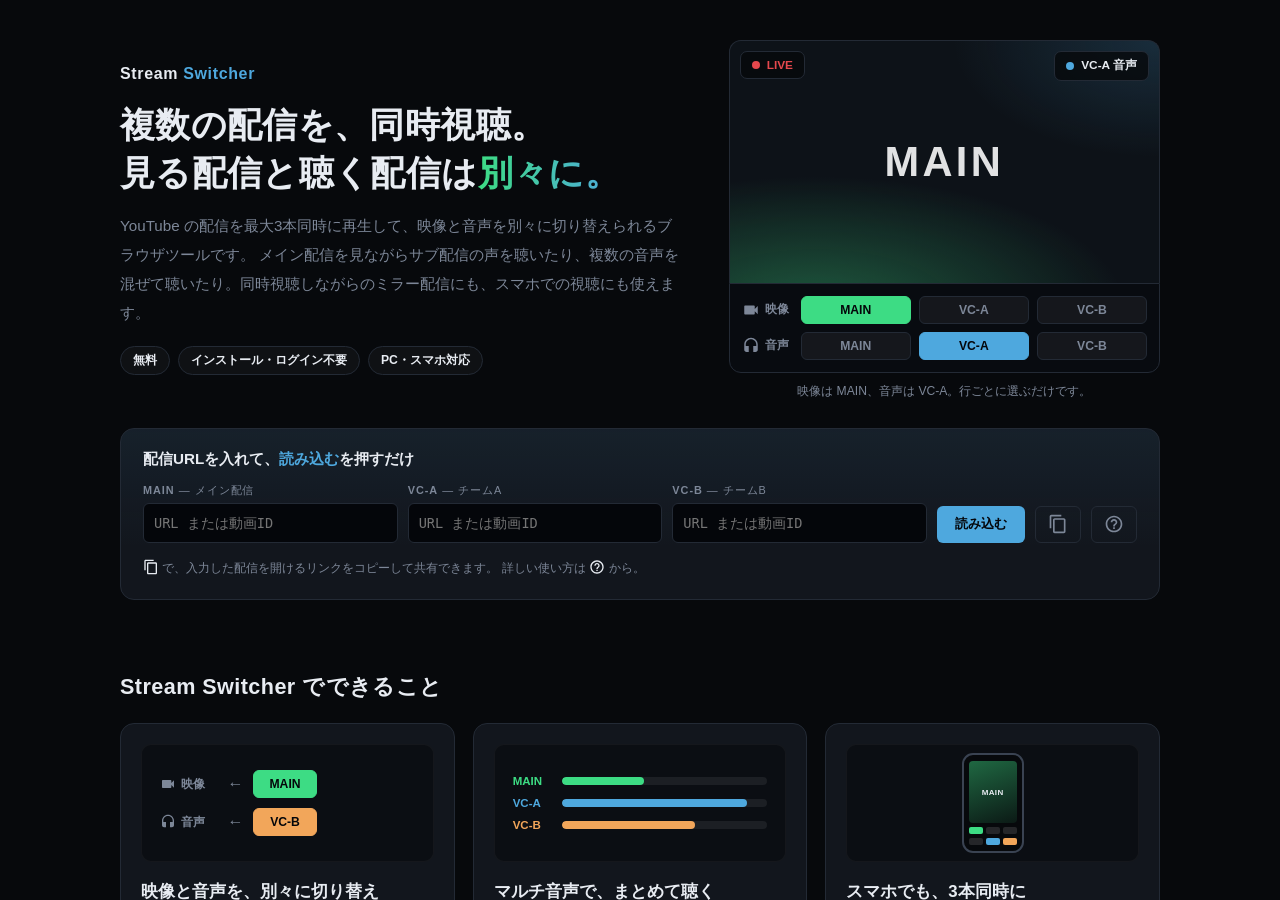
==== commit 656249ca: "Merge 3323bb4eca9ad99e9b984e9c8b827ab8e418679e into 236e69b21d3308847095bc5fcde4abb171321f90" ====
--- a/public/index.html
+++ b/public/index.html
@@ -380,7 +380,7 @@
   <div class="syncHead">
     <div class="syncHeadText">
       <h2 id="syncTitle">映像ズレ比較＆調整</h2>
-      <p>映像ごとに止めたり、バー（前後30秒）で動かしたりして場面を揃えてください。<b>完了</b>を押すと、いちばん進んでいる映像を LIVE にし、他はその差を保ったまま再生します。</p>
+      <p>映像ごとに止めたり、バー（30秒）や ± で動かしたりして場面を揃えてください。+ は他の映像に比べて進めます（いちばん進んでいる映像なら他を戻します）。<b>完了</b>を押すと、いちばん進んでいる映像を LIVE にし、他はその差を保ったまま再生します。</p>
     </div>
     <button type="button" id="syncDone">完了</button>
   </div>
@@ -411,7 +411,7 @@
       <tr><td>R</td><td>マルチ音声のオン / オフ。オンのあいだは音声ボタンと Q/W/E が「足す / 外す」になり、最大3本まで混ぜられます（MAIN + VC-A など）。最後の1本は外せません（消すときは M）</td></tr>
       <tr><td>F</td><td>全画面のオン / オフ。キャプチャ時は全画面を推奨します</td></tr>
       <tr><td>V</td><td>省帯域モード。表示していない配信の画質を落として、見ている配信に帯域を回します。Space で映像も切り替えて往復している間は自動で一時解除し、切替直後の画質低下を避けます</td></tr>
-      <tr><td>映像ズレ比較＆調整</td><td>「その他」の <b>映像ズレ比較＆調整</b> ボタンで、映像を並べて見比べながら合わせる画面が開きます（映像が2本以上のとき）。ボタンの隣にはいまのズレが秒で出て、− / + で 0.5秒 ずつその場でも直せます。映像ごとに止める / 流す（映像を押しても同じ）ことができ、バーは前後30秒の範囲で再生位置を動かせます。<b>完了</b>を押すと、いちばん進んでいる（LIVE に近い）映像を LIVE にし、他はその差をズレ微調整として保ったまま再生します。アーカイブは位置をそのまま残し、まとめてシークでズレを保ちます</td></tr>
+      <tr><td>映像ズレ比較＆調整</td><td>「その他」の <b>映像ズレ比較＆調整</b> ボタンで、映像を並べて見比べながら合わせる画面が開きます（映像が2本以上のとき）。ボタンの隣にはいまのズレが秒で出て、− / + で 0.5秒 ずつその場でも直せます。映像ごとに止める / 流す（映像を押しても同じ）ことができ、バーはライブなら30秒前まで、アーカイブなら前後30秒の範囲で再生位置を動かせます。<b>完了</b>を押すと、いちばん進んでいる（LIVE に近い）映像を LIVE にし、他はその差をズレ微調整として保ったまま再生します。アーカイブは位置をそのまま残し、まとめてシークでズレを保ちます</td></tr>
       <tr><td>D</td><td>診断パネル。画質が悪いときの切り分けに使います</td></tr>
       <tr><td>?</td><td>このヘルプ</td></tr>
     </table>
--- a/public/stream-switcher.css
+++ b/public/stream-switcher.css
@@ -1114,13 +1114,17 @@
 }
 .syncCtl{display:flex;align-items:center;gap:10px;font-size:.8rem;min-width:0;}
 .syncName{font-weight:800;letter-spacing:.02em;color:var(--sColor);}
-.syncPlay{
-  flex-shrink:0;width:32px;height:32px;padding:0;border-radius:50%;cursor:pointer;
-  display:flex;align-items:center;justify-content:center;
+.syncActs{display:flex;gap:10px;justify-content:center;}
+/* 止める / 流す と LIVE は同じ幅。± より一回り大きく、横に長め */
+.syncPlay,.syncLive{
+  flex:0 0 112px;height:34px;padding:0 12px;border-radius:6px;cursor:pointer;
+  display:flex;align-items:center;justify-content:center;gap:6px;
   background:rgba(255,255,255,.06);border:1px solid var(--line);color:var(--text);
+  font-size:.78rem;font-weight:800;letter-spacing:.04em;
 }
 .syncPlay:hover{border-color:var(--sColor);}
-.syncPlay:disabled{opacity:.3;cursor:default;}
+.syncPlay:disabled,.syncLive:disabled{opacity:.3;cursor:default;}
+.syncLive:hover:not(:disabled){border-color:var(--text);}
 .syncPlay .iconPlay{display:none;}
 .syncCell.paused .syncPlay .iconPause{display:none;}
 .syncCell.paused .syncPlay .iconPlay{display:block;}
@@ -1143,9 +1147,10 @@
 }
 .syncBar:focus-visible::-webkit-slider-thumb{box-shadow:0 0 0 3px var(--sColor),0 0 0 6px rgba(255,255,255,.35);}
 .syncTicks{
-  display:flex;justify-content:space-between;font-size:.62rem;color:var(--sub);
+  position:relative;height:1.3em;font-size:.62rem;color:var(--sub);
   font-variant-numeric:tabular-nums;
 }
+.syncTicks span{position:absolute;top:0;white-space:nowrap;}
 .syncSteps{display:flex;gap:6px;justify-content:center;flex-wrap:wrap;}
 .syncSteps button{
   min-width:52px;height:28px;padding:0 8px;border-radius:5px;cursor:pointer;
